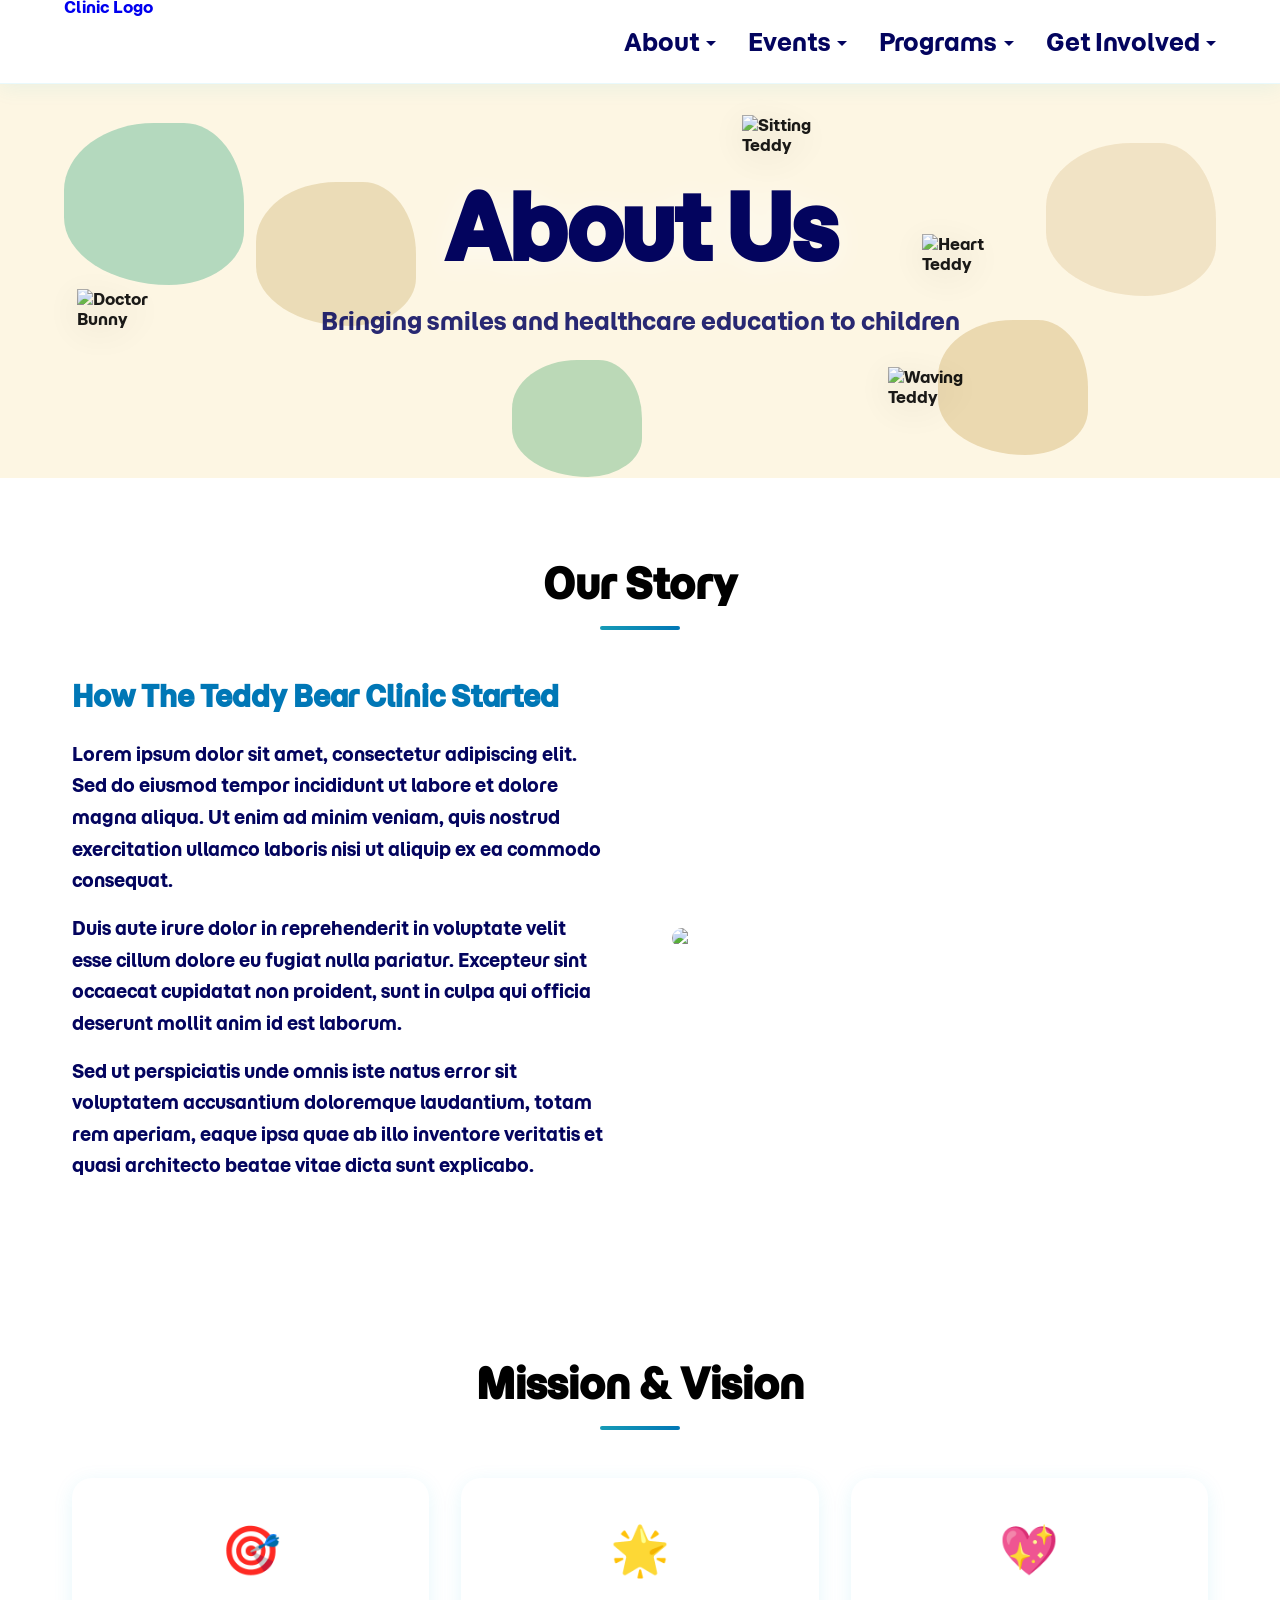
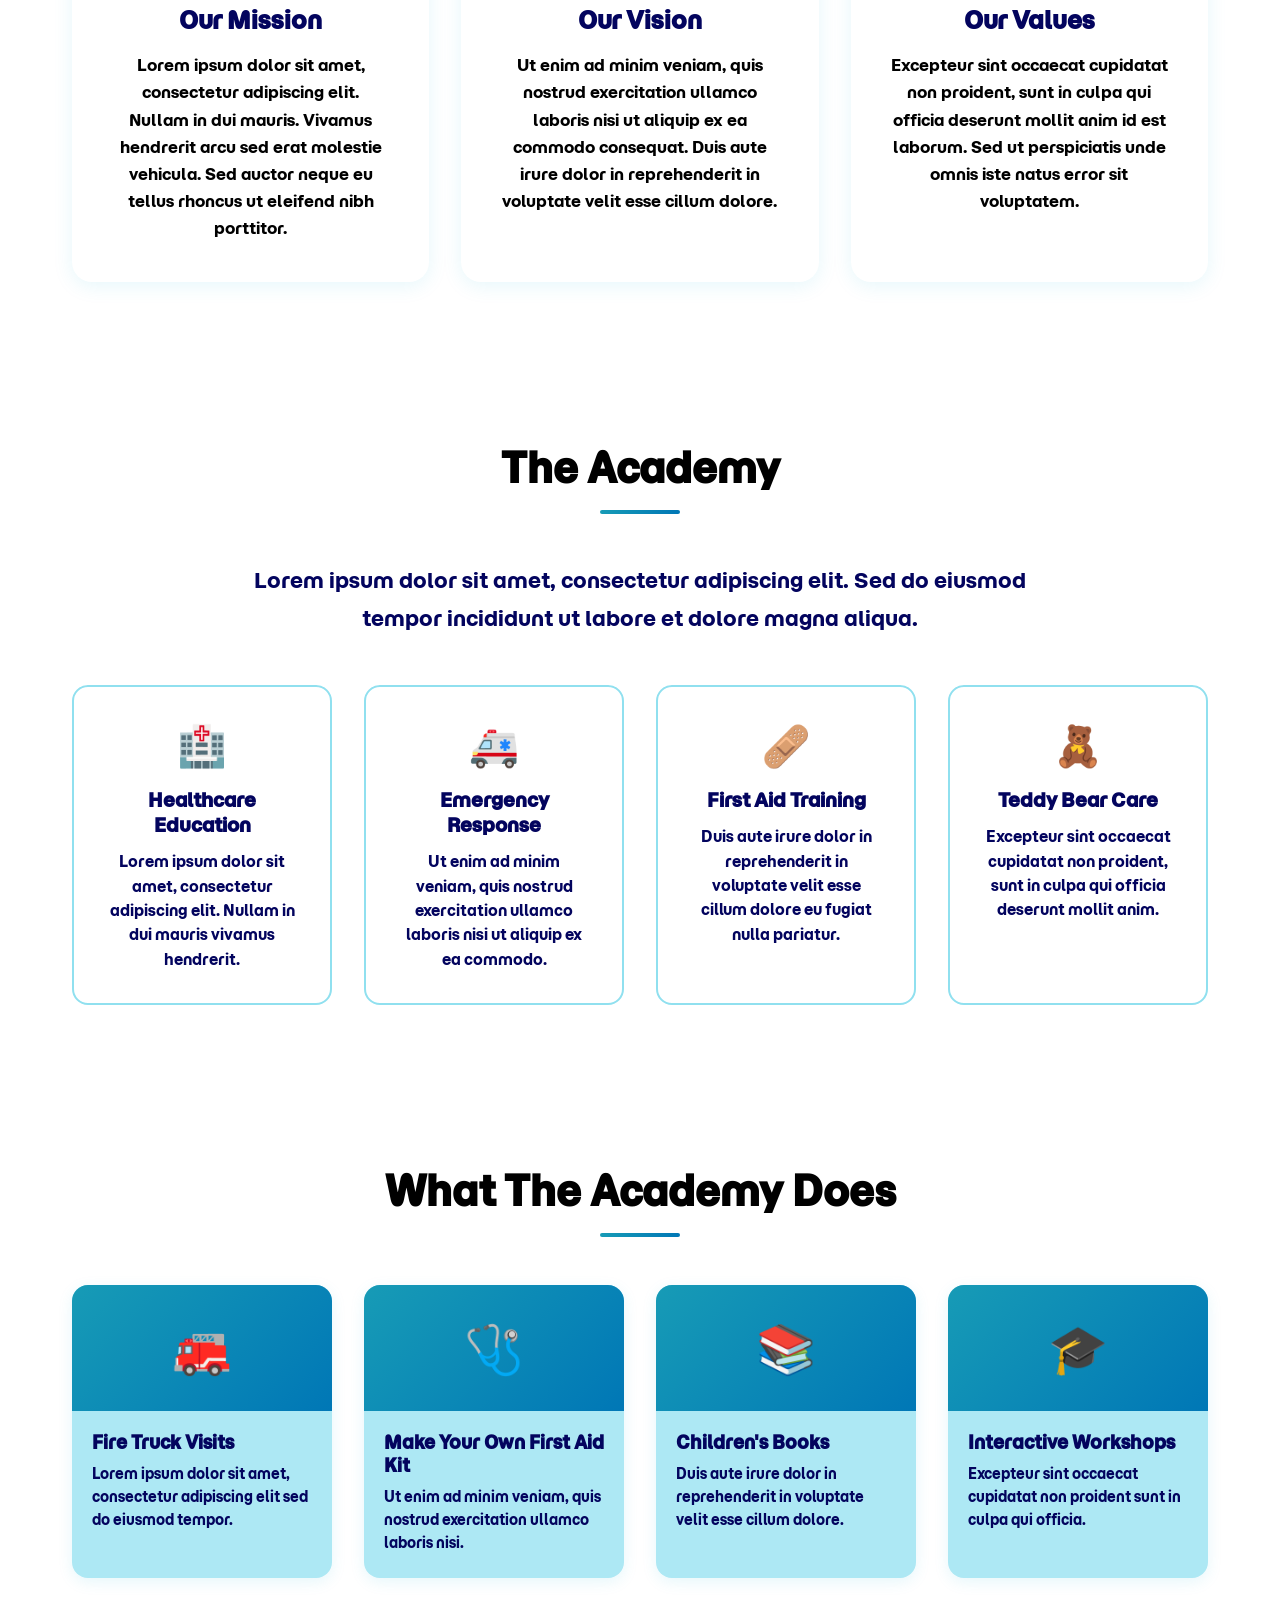
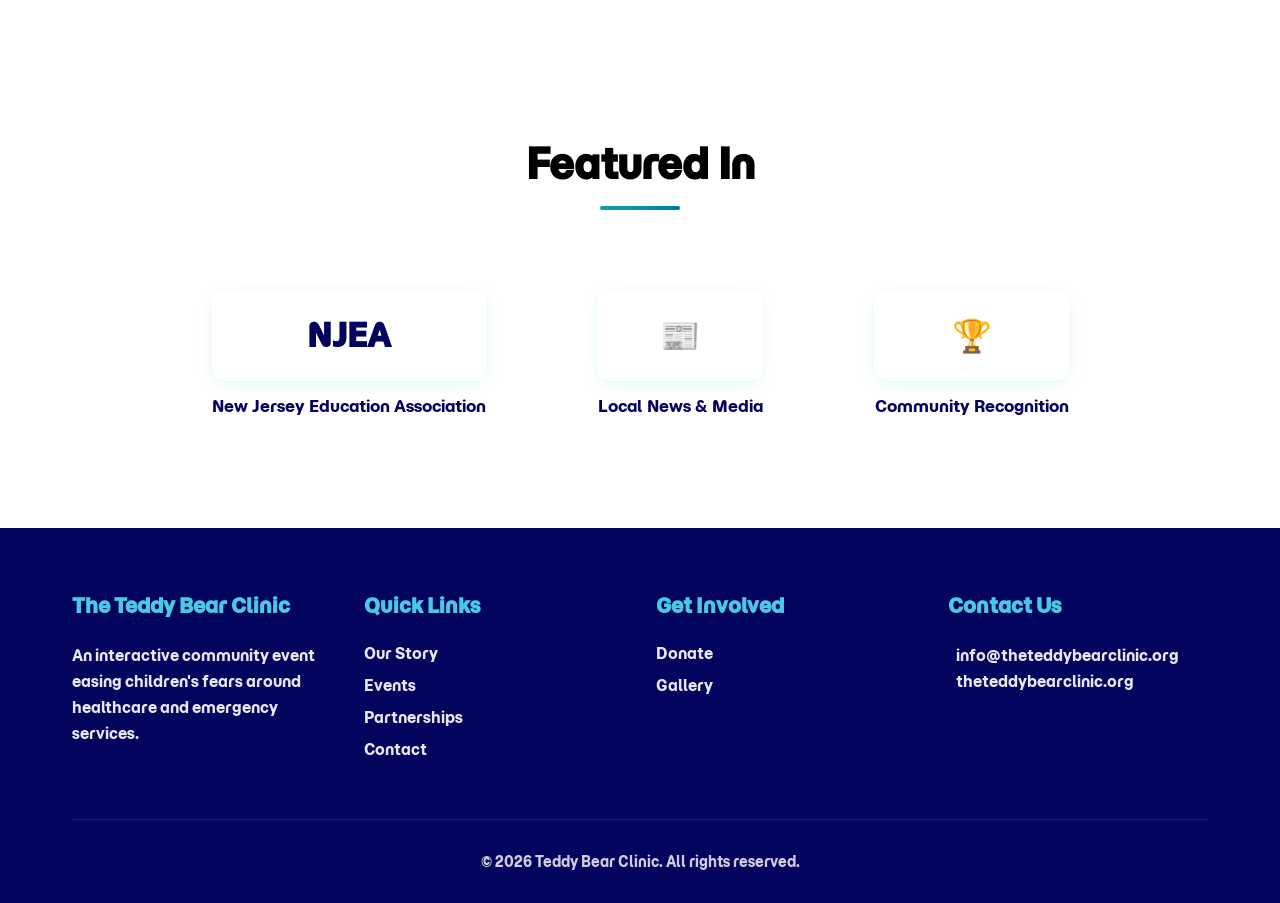
==== templates/about.html @ 262f2ca6 "Apply founders' content decisions: partners, photos, registration Content: - partnerships.html: merg" ====
<!DOCTYPE html>

<html lang="en">

<head>
    <meta charset="UTF-8">
    <meta name="viewport" content="width=device-width, initial-scale=1.0">
    <meta name="theme-color" content="#ffffff">
    <title>About Us - The Teddy Bear Clinic</title>
    <meta name="description" content="The Teddy Bear Clinic is a community event that helps children feel more comfortable with healthcare and emergency services.">
    <meta name="robots" content="index,follow">
    <link rel="canonical" href="https://theteddybearclinic.org/about.html">
    <meta property="og:type" content="website">
    <meta property="og:site_name" content="The Teddy Bear Clinic">
    <meta property="og:title" content="The Teddy Bear Clinic">
    <meta property="og:description" content="The Teddy Bear Clinic is a community event that helps children feel more comfortable with healthcare and emergency services.">
    <meta property="og:url" content="https://theteddybearclinic.org/about.html">
    <meta property="og:image" content="https://theteddybearclinic.org/static/assets/preview.jpg">
    <meta name="twitter:card" content="summary_large_image">
    <meta name="twitter:title" content="The Teddy Bear Clinic">
    <meta name="twitter:description" content="The Teddy Bear Clinic is a community event that helps children feel more comfortable with healthcare and emergency services.">
    <meta name="twitter:image" content="https://theteddybearclinic.org/static/assets/preview.jpg">
    <link rel="preconnect" href="https://fonts.googleapis.com">
    <link rel="preconnect" href="https://fonts.gstatic.com" crossorigin>
    <link href="https://fonts.googleapis.com/css2?family=Momo+Trust+Display&display=swap" rel="stylesheet">
    <link rel="stylesheet" href="../static/css/style.css">
    <link rel="stylesheet" href="../static/css/about.css">
    <link rel="icon" href="../static/assets/favicon.ico" />
</head>

<body class="page-about">
    <!-- Navigation Menu -->
    <nav>
        <a href="index.html" class="logo">
            <img src="../static/assets/logo.svg" alt="The Teddy Bear Clinic Logo">
        </a>

        <!-- Hamburger Menu Button -->
        <button class="nav-toggle" aria-label="Toggle navigation" aria-expanded="false">
            <span class="hamburger"></span>
        </button>

        <ul class="nav-links">
            <li class="dropdown">
                <a href="#">About</a>
                <div class="dropdown-menu">
                    <a href="our-story.html">Our Story</a>
                    <a href="mission-vision.html">Mission & Vision</a>
                    <a href="our-team.html">Our Team</a>
                    <a href="contact.html">Contact Us</a>
                </div>
            </li>
            <li class="dropdown">
                <a href="events.html">Events</a>
                <div class="dropdown-menu">
                    <a href="events.html">Upcoming Events</a>
                    <a href="past-events.html">Past Events</a>
                </div>
            </li>
            <li class="dropdown">
                <a href="#">Programs</a>
                <div class="dropdown-menu">
                    <a href="expansion.html">Expansion</a>
                    <a href="outreach.html">Community Outreach</a>
                    <a href="curriculum.html">Curriculum</a>
                </div>
            </li>
            <li class="dropdown">
                <a href="#">Get Involved</a>
                <div class="dropdown-menu">
                    <a href="partnerships.html">Partner With Us</a>
                    <a href="donate.html">Donate</a>
                    <a href="gallery.html">Gallery</a>
                </div>
            </li>
        </ul>
    </nav>

    <!-- Hero Section -->
    <section class="hero hero-small hero-palette-about">
        <!-- Animated blob shapes -->
        <div class="hero-blobs">
            <div class="blob blob-1"></div>
            <div class="blob blob-3"></div>
            <div class="hero-teddy hero-teddy-4"><img
                    src="../static/assets/Teddy%20Bear%20Clinic%202025/AssortedTeddies/WavingTeddy.png"
                    alt="Waving Teddy"></div>
            <div class="blob blob-4"></div>
            <div class="hero-teddy hero-teddy-2"><img
                    src="../static/assets/Teddy%20Bear%20Clinic%202025/AssortedTeddies/HeartSittingTeddy.png"
                    alt="Heart Teddy"></div>
            <div class="blob blob-6"></div>
            <div class="blob blob-8"></div>
            <div class="hero-teddy hero-teddy-1"><img
                    src="../static/assets/Teddy%20Bear%20Clinic%202025/AssortedTeddies/SittingTeddy.png"
                    alt="Sitting Teddy"></div>
            <div class="hero-teddy hero-teddy-3"><img
                    src="../static/assets/Teddy%20Bear%20Clinic%202025/AssortedTeddies/DoctorBunny.png"
                    alt="Doctor Bunny"></div>
        </div>
        <div class="hero-content">
            <h1>About Us</h1>
            <p class="hero-subtitle">Bringing smiles and healthcare education to children</p>
        </div>
    </section>

    <!-- Our Story Section -->
    <section id="our-story" class="content-section">
        <div class="container">
            <h2 class="section-title">Our Story</h2>
            <div class="story-content">
                <div class="story-text">
                    <h3>How The Teddy Bear Clinic Started</h3>
                    <p>Lorem ipsum dolor sit amet, consectetur adipiscing elit. Sed do eiusmod tempor incididunt ut
                        labore et dolore magna aliqua. Ut enim ad minim veniam, quis nostrud exercitation ullamco
                        laboris nisi ut aliquip ex ea commodo consequat.</p>
                    <p>Duis aute irure dolor in reprehenderit in voluptate velit esse cillum dolore eu fugiat nulla
                        pariatur. Excepteur sint occaecat cupidatat non proident, sunt in culpa qui officia deserunt
                        mollit anim id est laborum.</p>
                    <p>Sed ut perspiciatis unde omnis iste natus error sit voluptatem accusantium doloremque laudantium,
                        totam rem aperiam, eaque ipsa quae ab illo inventore veritatis et quasi architecto beatae vitae
                        dicta sunt explicabo.</p>
                </div>
                <div class="story-image">
                    <div class="image-placeholder">
                        <img src="../static/assets/Teddy Bear Clinic 2025/group pic 2.jpg" alt="Our Beginning">
                    </div>
                </div>
            </div>
        </div>
    </section>

    <!-- Mission & Vision Section -->
    <section id="mission" class="content-section alt-bg">
        <div class="container">
            <h2 class="section-title">Mission & Vision</h2>
            <div class="mission-cards">
                <div class="mission-card">
                    <div class="card-icon">🎯</div>
                    <h3>Our Mission</h3>
                    <p>Lorem ipsum dolor sit amet, consectetur adipiscing elit. Nullam in dui mauris. Vivamus hendrerit
                        arcu sed erat molestie vehicula. Sed auctor neque eu tellus rhoncus ut eleifend nibh porttitor.
                    </p>
                </div>
                <div class="mission-card">
                    <div class="card-icon">🌟</div>
                    <h3>Our Vision</h3>
                    <p>Ut enim ad minim veniam, quis nostrud exercitation ullamco laboris nisi ut aliquip ex ea commodo
                        consequat. Duis aute irure dolor in reprehenderit in voluptate velit esse cillum dolore.</p>
                </div>
                <div class="mission-card">
                    <div class="card-icon">💖</div>
                    <h3>Our Values</h3>
                    <p>Excepteur sint occaecat cupidatat non proident, sunt in culpa qui officia deserunt mollit anim id
                        est laborum. Sed ut perspiciatis unde omnis iste natus error sit voluptatem.</p>
                </div>
            </div>
        </div>
    </section>

    <!-- The Academy Section -->
    <section id="academy" class="content-section">
        <div class="container">
            <h2 class="section-title">The Academy</h2>
            <div class="academy-content">
                <div class="academy-intro">
                    <p class="lead-text">Lorem ipsum dolor sit amet, consectetur adipiscing elit. Sed do eiusmod tempor
                        incididunt ut labore et dolore magna aliqua.</p>
                </div>
                <div class="academy-features">
                    <div class="feature-item">
                        <div class="feature-icon">🏥</div>
                        <h4>Healthcare Education</h4>
                        <p>Lorem ipsum dolor sit amet, consectetur adipiscing elit. Nullam in dui mauris vivamus
                            hendrerit.</p>
                    </div>
                    <div class="feature-item">
                        <div class="feature-icon">🚑</div>
                        <h4>Emergency Response</h4>
                        <p>Ut enim ad minim veniam, quis nostrud exercitation ullamco laboris nisi ut aliquip ex ea
                            commodo.</p>
                    </div>
                    <div class="feature-item">
                        <div class="feature-icon">🩹</div>
                        <h4>First Aid Training</h4>
                        <p>Duis aute irure dolor in reprehenderit in voluptate velit esse cillum dolore eu fugiat nulla
                            pariatur.</p>
                    </div>
                    <div class="feature-item">
                        <div class="feature-icon">🧸</div>
                        <h4>Teddy Bear Care</h4>
                        <p>Excepteur sint occaecat cupidatat non proident, sunt in culpa qui officia deserunt mollit
                            anim.</p>
                    </div>
                </div>
            </div>
        </div>
    </section>

    <!-- What We Do Section -->
    <section id="what-we-do" class="content-section alt-bg">
        <div class="container">
            <h2 class="section-title">What The Academy Does</h2>
            <div class="activities-grid">
                <div class="activity-card">
                    <div class="activity-image">
                        <span>🚒</span>
                    </div>
                    <h4>Fire Truck Visits</h4>
                    <p>Lorem ipsum dolor sit amet, consectetur adipiscing elit sed do eiusmod tempor.</p>
                </div>
                <div class="activity-card">
                    <div class="activity-image">
                        <span>🩺</span>
                    </div>
                    <h4>Make Your Own First Aid Kit</h4>
                    <p>Ut enim ad minim veniam, quis nostrud exercitation ullamco laboris nisi.</p>
                </div>
                <div class="activity-card">
                    <div class="activity-image">
                        <span>📚</span>
                    </div>
                    <h4>Children's Books</h4>
                    <p>Duis aute irure dolor in reprehenderit in voluptate velit esse cillum dolore.</p>
                </div>
                <div class="activity-card">
                    <div class="activity-image">
                        <span>🎓</span>
                    </div>
                    <h4>Interactive Workshops</h4>
                    <p>Excepteur sint occaecat cupidatat non proident sunt in culpa qui officia.</p>
                </div>
            </div>
        </div>
    </section>

    <!-- Publications Section -->
    <section id="publications" class="content-section">
        <div class="container">
            <h2 class="section-title">Featured In</h2>
            <div class="publications-list">
                <div class="publication-item">
                    <div class="pub-logo">NJEA</div>
                    <p>New Jersey Education Association</p>
                </div>
                <div class="publication-item">
                    <div class="pub-logo">📰</div>
                    <p>Local News & Media</p>
                </div>
                <div class="publication-item">
                    <div class="pub-logo">🏆</div>
                    <p>Community Recognition</p>
                </div>
            </div>
        </div>
    </section>

    <!-- Footer -->
    <footer class="site-footer">
        <div class="container">
            <div class="footer-content">
                <div class="footer-section">
                    <h4>The Teddy Bear Clinic</h4>
                    <p>An interactive community event easing children's fears around healthcare and emergency services.
                    </p>
                </div>
                <div class="footer-section">
                    <h4>Quick Links</h4>
                    <ul>
                        <li><a href="our-story.html">Our Story</a></li>
                        <li><a href="events.html">Events</a></li>
                        <li><a href="partnerships.html">Partnerships</a></li>
                        <li><a href="contact.html">Contact</a></li>
                    </ul>
                </div>
                <div class="footer-section">
                    <h4>Get Involved</h4>
                    <ul>
                        <li><a href="donate.html">Donate</a></li>
                        <li><a href="gallery.html">Gallery</a></li>
                    </ul>
                </div>
                <div class="footer-section">
                    <h4>Contact Us</h4>
                    <p><i class="fa-solid fa-envelope"></i> info@theteddybearclinic.org</p>
                    <p><i class="fa-solid fa-globe"></i> theteddybearclinic.org</p>
                </div>
            </div>
            <div class="footer-bottom">
                <p>&copy; 2026 Teddy Bear Clinic. All rights reserved.</p>
            </div>
        </div>
    </footer>

    <script src="../static/js/main.js"></script>
</body>

</html>
---- static/css/style.css ----
/* Main stylesheet */

:root {
  --bg: #ade8f4;
  --surface: #ffffff;
  --primary: #03045e;
  --secondary: #0077b6;
  --accent: rgb(23, 155, 182);
  --accent-hover: #48cae4;
  --text: #03045e;
  --text-light: #ffffff;
  --border: #90e0ef;
}

/* NOTE: Page-specific theme variables have been moved to individual page CSS files */

* {
  margin: 0;
  padding: 0;
  box-sizing: border-box;
}

html,
body {
  overflow-x: hidden;
}

html {
  background-color: #ffffff;
}

body {
  font-family: "Momo Trust Display", sans-serif;
}

/* Font Awesome Icon Styling */
.contact-icon i,
.card-icon i,
.mission-icon i,
.social-icon i {
  color: var(--theme-text);
}

.feature-icon i {
  color: var(--theme-text);
}

.image-placeholder i,
.image-placeholder.large i {
  font-size: 3rem;
}

.event-time i,
.event-location i {
  margin-right: 0.5rem;
  color: #5c7a5c;
}

.footer-section p i {
  margin-right: 0.5rem;
  color: var(--accent-hover);
}

nav {
  width: 100%;
  padding: 1.5rem 5%;
  min-height: 84px;
  background: var(--theme-surface);
  border-bottom: 1px solid #90e0ef33;
  backdrop-filter: blur(15px);
  box-shadow: 0 4px 20px rgba(0, 180, 216, 0.08);
  margin-bottom: 0;
  position: relative;
  z-index: 100;

  display: flex;
  align-items: center;
  justify-content: space-between;
}

.logo {
  position: relative;
  width: 160px;
  flex: 0 0 160px;
  display: block;
}

.logo img {
  position: absolute;
  left: 0;
  top: 50%;
  transform: translateY(-50%);
  height: 130px;
  width: auto;
  display: block;
}

.nav-links {
  list-style: none;
  display: flex;
  gap: 2rem;
}

.nav-links li {
  position: relative;
}

.nav-links li>a {
  position: relative;
  font-size: 1.5rem;
  font-weight: 500;
  color: var(--text);
  text-decoration: none;
  transition: 0.3s;
  display: block;
}

.nav-links li>a:hover {
  color: var(--accent);
}

.dropdown-menu {
  position: absolute;
  top: 100%;
  left: 50%;
  transform: translateX(-50%);
  margin-top: 1rem;
  background: var(--surface);
  border: 1px solid var(--border);
  border-radius: 12px;
  min-width: 200px;
  padding: 0.5rem 0;
  box-shadow:
    0 8px 32px rgba(0, 180, 216, 0.15),
    0 4px 16px rgba(3, 4, 94, 0.1);
  opacity: 0;
  visibility: hidden;
  transform: translateX(-50%) translateY(-10px);
  transition: all 0.3s cubic-bezier(0.4, 0, 0.2, 1);
  z-index: 1000;
}

.dropdown:hover .dropdown-menu {
  opacity: 1;
  visibility: visible;
  transform: translateX(-50%) translateY(0);
}

.dropdown-menu a {
  display: block;
  padding: 0.75rem 1.5rem;
  font-size: 1.2rem;
  font-weight: 500;
  color: var(--text);
  text-decoration: none;
  transition: all 0.2s;
  white-space: nowrap;
}

.dropdown-menu a:hover {
  background: linear-gradient(90deg, rgba(173, 232, 244, 0.3) 0%, rgba(72, 202, 228, 0.2) 100%);
  color: var(--accent);
  padding-left: 2rem;
  padding-right: 1rem;
}

.dropdown>a::after {
  content: "";
  display: inline-block;
  width: 0;
  height: 0;
  margin-left: 0.4rem;
  border-left: 5px solid transparent;
  border-right: 5px solid transparent;
  border-top: 5px solid currentColor;
  vertical-align: middle;
  transition: transform 0.3s;
}

.dropdown:hover>a::after {
  transform: rotate(180deg);
}

.btns {
  display: flex;
}

.btn {
  padding: 0.75rem 1.75rem;
  min-width: 140px;
  border-radius: 14px;
  font-weight: 700;
  font-size: 1.5rem;
  background: var(--primary);
  color: var(--text-light);
  border: none;
  cursor: pointer;
  transition:
    transform 0.28s cubic-bezier(0.4, 0, 0.2, 1),
    box-shadow 0.28s;
  text-decoration: none;
  display: inline-block;
  text-align: center;
}

.register-btn {
  background: var(--theme-primary);
  color: #ffffff;
}

.register-btn:hover {
  background: var(--theme-hover);
  transform: translateY(-2px) scale(1.03);
  box-shadow: 0 8px 20px color-mix(in srgb,
      var(--theme-hover) 40%,
      transparent);
}

.register-btn:active {
  transform: translateY(0) scale(0.98);
}

.btn:hover {
  background: var(--theme-hover);
  transform: translateY(-3px);
}

/* Hero Section - Animated Blob Style */
.hero {
  width: 100%;
  min-height: 70vh;
  display: flex;
  align-items: center;
  justify-content: center;
  background: #fdf6e3;
  padding: 6rem 5%;
  position: relative;
  overflow: hidden;
  z-index: 0;
}

/* Remove the ::before pseudo-element, we'll use real blob divs */
.hero::before {
  display: none;
}

/* Remove ::after, replaced by blobs */
.hero::after {
  display: none;
}

/* Animated blob shapes */
.hero-blobs {
  position: absolute;
  top: 0;
  left: 0;
  width: 100%;
  height: 100%;
  pointer-events: none;
  z-index: 0;
}

/* ===== BLOB ANIMATIONS (OPTIMIZED) ===== */

.blob {
  position: absolute;
  opacity: 0.85;
  will-change: transform;
  /* Default values - overridden per blob */
  --blob-color: #4a7c59;
  --blob-size: 150px;
  --blob-top: 50%;
  --blob-left: 50%;
  --float-duration: 25s;
  --float-delay: 0s;
  --morph-duration: 10s;
  --morph-delay: 0s;

  width: var(--blob-size);
  height: calc(var(--blob-size) * 0.9);
  background: var(--blob-color);
  top: var(--blob-top);
  left: var(--blob-left);
  border-radius: 60% 40% 50% 70% / 50% 60% 40% 50%;
  animation:
    blob-float var(--float-duration) ease-in-out var(--float-delay) infinite,
    blob-morph var(--morph-duration) ease-in-out var(--morph-delay) infinite;
}

/* Individual blob positioning and timing */
.blob-1 {
  --blob-color: #a8d4b8;
  --blob-size: 180px;
  --blob-top: 10%;
  --blob-left: 5%;
  --float-duration: 25s;
  --morph-duration: 12s;
}

.blob-2 {
  --blob-color: #b8c8d8;
  --blob-size: 140px;
  --blob-top: 5%;
  --blob-left: 60%;
  --float-duration: 22s;
  --float-delay: -5s;
  --morph-duration: 10s;
  --morph-delay: -3s;
}

.blob-3 {
  --blob-color: #e8d4a8;
  --blob-size: 150px;
  --blob-top: 60%;
  --blob-left: auto;
  right: 15%;
  --float-duration: 28s;
  --float-delay: -10s;
  --morph-duration: 11s;
  --morph-delay: -6s;
}

.blob-4 {
  --blob-color: #e8d8b0;
  --blob-size: 160px;
  --blob-top: 25%;
  --blob-left: 20%;
  --float-duration: 30s;
  --float-delay: -15s;
  --morph-duration: 13s;
  --morph-delay: -2s;
}

.blob-5 {
  --blob-color: #c8e0dc;
  --blob-size: 130px;
  --blob-top: 40%;
  --blob-left: 70%;
  --float-duration: 24s;
  --float-delay: -8s;
  --morph-duration: 9s;
  --morph-delay: -5s;
}

.blob-6 {
  --blob-color: #b0d4b0;
  --blob-size: 130px;
  --blob-top: 70%;
  --blob-left: 40%;
  --float-duration: 26s;
  --float-delay: -12s;
  --morph-duration: 11s;
  --morph-delay: -7s;
}

.blob-7 {
  --blob-color: #a0d0a8;
  --blob-size: 140px;
  --blob-top: 55%;
  --blob-left: 8%;
  --float-duration: 27s;
  --float-delay: -18s;
  --morph-duration: 10s;
  --morph-delay: -4s;
}

.blob-8 {
  --blob-color: #f0e0c0;
  --blob-size: 170px;
  --blob-top: 15%;
  --blob-left: auto;
  right: 5%;
  --float-duration: 23s;
  --float-delay: -3s;
  --morph-duration: 12s;
  --morph-delay: -8s;
}

.blob-9 {
  --blob-color: #b8d8d8;
  --blob-size: 150px;
  --blob-top: 75%;
  --blob-left: auto;
  right: 25%;
  --float-duration: 29s;
  --float-delay: -20s;
  --morph-duration: 14s;
  --morph-delay: -1s;
}

/* Single float animation - negative delays create variety */
@keyframes blob-float {

  0%,
  100% {
    transform: translate(0, 0) rotate(0deg);
  }

  10% {
    transform: translate(80px, 50px) rotate(8deg);
  }

  25% {
    transform: translate(150px, 120px) rotate(-12deg);
  }

  40% {
    transform: translate(50px, 180px) rotate(15deg);
  }

  55% {
    transform: translate(-80px, 100px) rotate(-8deg);
  }

  70% {
    transform: translate(-120px, 30px) rotate(10deg);
  }

  85% {
    transform: translate(-40px, -60px) rotate(-5deg);
  }
}

/* Single morph animation */
@keyframes blob-morph {

  0%,
  100% {
    border-radius: 60% 40% 50% 70% / 50% 60% 40% 50%;
  }

  25% {
    border-radius: 40% 60% 70% 50% / 60% 40% 50% 60%;
  }

  50% {
    border-radius: 50% 50% 40% 60% / 40% 60% 60% 40%;
  }

  75% {
    border-radius: 70% 30% 60% 40% / 50% 50% 40% 60%;
  }
}

/* ===== TEDDY BEAR IMAGES IN HERO ===== */
.hero-teddy {
  position: absolute;
  opacity: 0.9;
  will-change: transform;
  pointer-events: none;
  z-index: 1;
  /* Default values - overridden per teddy */
  --teddy-size: 120px;
  --teddy-top: 50%;
  --teddy-left: 50%;
  --float-duration: 25s;
  --float-delay: 0s;

  width: var(--teddy-size);
  height: var(--teddy-size);
  top: var(--teddy-top);
  left: var(--teddy-left);
  animation: teddy-float var(--float-duration) ease-in-out var(--float-delay) infinite;
  filter: drop-shadow(0 8px 20px rgba(0, 0, 0, 0.15));
  display: flex;
  align-items: center;
  justify-content: center;
}

.hero-teddy img {
  display: block;
  width: 100%;
  height: 100%;
  object-fit: contain;
}

/* Individual teddy positioning - replacing blob-2, blob-5, blob-7, blob-9 positions */
.hero-teddy-1 {
  --teddy-size: 100px;
  --teddy-top: 8%;
  --teddy-left: 58%;
  --float-duration: 22s;
  --float-delay: -5s;
}

.hero-teddy-2 {
  --teddy-size: 90px;
  --teddy-top: 38%;
  --teddy-left: 72%;
  --float-duration: 24s;
  --float-delay: -8s;
}

.hero-teddy-3 {
  --teddy-size: 95px;
  --teddy-top: 52%;
  --teddy-left: 6%;
  --float-duration: 27s;
  --float-delay: -18s;
}

.hero-teddy-4 {
  --teddy-size: 110px;
  --teddy-top: 72%;
  --teddy-left: auto;
  right: 22%;
  --float-duration: 29s;
  --float-delay: -20s;
}

/* Teddy float animation - gentler than blobs */
@keyframes teddy-float {

  0%,
  100% {
    transform: translate(0, 0) rotate(0deg);
  }

  15% {
    transform: translate(30px, 20px) rotate(5deg);
  }

  30% {
    transform: translate(60px, 50px) rotate(-3deg);
  }

  45% {
    transform: translate(25px, 80px) rotate(8deg);
  }

  60% {
    transform: translate(-30px, 40px) rotate(-5deg);
  }

  75% {
    transform: translate(-50px, 10px) rotate(6deg);
  }

  90% {
    transform: translate(-20px, -25px) rotate(-2deg);
  }
}

.hero-content {
  position: relative;
  z-index: 1;
  text-align: center;
  max-width: 900px;
}

.hero-tagline {
  font-size: 1.25rem;
  font-weight: 600;
  color: var(--secondary);
  letter-spacing: 0.15em;
  text-transform: uppercase;
  margin-bottom: 1.5rem;
  opacity: 0.95;
}

.hero h1 {
  font-size: clamp(3rem, 8vw, 5.5rem);
  font-weight: 700;
  color: var(--primary);
  text-shadow: 0 4px 30px rgba(255, 255, 255, 0.5);
  letter-spacing: -0.02em;
  line-height: 1.1;
  margin-bottom: 1.5rem;
}

.hero-subtitle {
  font-size: clamp(1.1rem, 2.5vw, 1.5rem);
  color: var(--text);
  line-height: 1.7;
  max-width: 700px;
  margin: 0 auto 2.5rem;
  opacity: 0.85;
}

.hero-stats {
  display: flex;
  justify-content: center;
  gap: 3rem;
  margin-top: 3rem;
  flex-wrap: wrap;
}

.hero-stat {
  text-align: center;
}

.hero-stat-number {
  font-size: 3rem;
  font-weight: 700;
  color: var(--primary);
  line-height: 1;
  text-shadow: 0 2px 20px rgba(255, 255, 255, 0.4);
}

.hero-stat-label {
  font-size: 1rem;
  color: var(--secondary);
  margin-top: 0.5rem;
  font-weight: 500;
}

.hero-cta {
  display: flex;
  gap: 1rem;
  justify-content: center;
  flex-wrap: wrap;
  margin-top: 2.5rem;
}

.hero .btn {
  background: var(--primary);
  color: var(--text-light);
  box-shadow: 0 8px 30px rgba(3, 4, 94, 0.25);
}

.hero .btn:hover {
  background: var(--secondary);
  color: var(--text-light);
  transform: translateY(-4px);
  box-shadow: 0 12px 40px rgba(3, 4, 94, 0.3);
}

.hero .btn-outline {
  background: transparent;
  color: var(--primary);
  border: 2px solid var(--primary);
  box-shadow: none;
}

.hero .btn-outline:hover {
  background: rgba(3, 4, 94, 0.1);
  border-color: var(--secondary);
  color: var(--secondary);
}

/* Event Date Section */
.event-date {
  width: 100%;
  padding: 4rem 5%;
  background: var(--surface);
}

.event-date-content {
  max-width: 900px;
  margin: 0 auto;
}

.event-date h2 {
  font-size: 2.5rem;
  color: var(--primary);
  text-align: center;
  margin-bottom: 2rem;
}

.event-card {
  display: flex;
  gap: 2rem;
  background: var(--theme-surface);
  border-radius: 20px;
  padding: 2rem;
  box-shadow: 0 8px 32px rgba(0, 180, 216, 0.12);
  border: 2px solid var(--theme-primary);
}

.event-calendar {
  display: flex;
  flex-direction: column;
  align-items: center;
  justify-content: center;
  background: var(--primary);
  color: var(--text-light);
  border-radius: 16px;
  padding: 1.5rem 2rem;
  min-width: 120px;
  box-shadow: 0 4px 16px rgba(3, 4, 94, 0.2);
}

.event-month {
  font-size: 1rem;
  font-weight: 600;
  text-transform: uppercase;
  letter-spacing: 0.1em;
}

.event-day {
  font-size: 3rem;
  font-weight: 700;
  line-height: 1;
  margin: 0.25rem 0;
}

.event-year {
  font-size: 1rem;
  font-weight: 500;
  opacity: 0.8;
}

.event-details {
  flex: 1;
}

.event-details h3 {
  font-size: 1.75rem;
  color: var(--primary);
  margin-bottom: 1rem;
}

.event-time,
.event-location {
  font-size: 1.1rem;
  color: var(--secondary);
  margin-bottom: 0.5rem;
}

.event-description {
  font-size: 1.1rem;
  color: var(--text);
  line-height: 1.6;
  margin: 1rem 0 1.5rem;
}

.event-details .btn {
  margin-top: 0.5rem;
}

/* ===== HAMBURGER MENU & MOBILE NAV ===== */

/* Hamburger button - hidden on desktop */
.nav-toggle {
  display: none;
  background: none;
  border: none;
  cursor: pointer;
  padding: 0.5rem;
  z-index: 10000;
}

.hamburger {
  display: block;
  width: 28px;
  height: 3px;
  background: var(--primary);
  border-radius: 3px;
  position: relative;
  transition: background 0.3s;
}

.hamburger::before,
.hamburger::after {
  content: "";
  position: absolute;
  left: 0;
  width: 28px;
  height: 3px;
  background: var(--primary);
  border-radius: 3px;
  transition:
    transform 0.3s,
    top 0.3s;
}

.hamburger::before {
  top: -8px;
}

.hamburger::after {
  top: 8px;
}

/* Hamburger animation when open */
.nav-toggle.active .hamburger {
  background: transparent;
}

.nav-toggle.active .hamburger::before {
  top: 0;
  transform: rotate(45deg);
}

.nav-toggle.active .hamburger::after {
  top: 0;
  transform: rotate(-45deg);
}

/* ===== TABLET BREAKPOINT (1024px) ===== */
@media (max-width: 1024px) {
  nav {
    padding: 1rem 4%;
  }

  .nav-links {
    gap: 1.25rem;
  }

  .nav-links li>a {
    font-size: 1.2rem;
  }

  .dropdown>a::after {
    margin-left: 0.5rem;
  }

  .btn {
    padding: 0.6rem 1.25rem;
    font-size: 1.2rem;
    min-width: 120px;
  }

  .hero {
    padding: 5rem 4%;
  }

  .hero-stats {
    gap: 2rem;
  }

  .hero-stat-number {
    font-size: 2.5rem;
  }
}

/* ===== MOBILE BREAKPOINT (816px) ===== */
@media (max-width: 816px) {

  /* Show hamburger */
  .nav-toggle {
    display: block;
    order: 3;
  }

  /* Mobile nav slide-in panel */
  .nav-links {
    position: fixed;
    top: 0;
    right: -320px;
    width: 80%;
    max-width: 320px;
    height: 100vh;
    height: 100dvh;
    background: var(--surface);
    display: flex;
    flex-direction: column;
    padding: 5rem 1.5rem 2rem;
    gap: 0;
    box-shadow: -4px 0 30px rgba(3, 4, 94, 0.15);
    transition: right 0.35s ease;
    overflow-y: auto;
    z-index: 9999;
  }

  .nav-links.active {
    right: 0;
  }

  .nav-links li {
    width: 100%;
    border-bottom: 1px solid var(--border);
    list-style: none;
  }

  .nav-links li>a {
    display: flex;
    align-items: center;
    justify-content: space-between;
    padding: 1rem 0;
    font-size: 1.3rem;
    cursor: pointer;
  }

  /* Mobile dropdown styling */
  .dropdown>a::after {
    margin-left: auto;
    flex-shrink: 0;
    transition: transform 0.3s;
  }

  /* Disable hover dropdown on mobile - use JS click instead */
  .dropdown:hover .dropdown-menu {
    max-height: 0;
    padding: 0;
  }

  .dropdown-menu {
    position: static !important;
    transform: none !important;
    opacity: 1 !important;
    visibility: visible !important;
    max-height: 0;
    overflow: hidden;
    margin-top: 0;
    padding: 0;
    border: none;
    box-shadow: none;
    background: rgba(173, 232, 244, 0.4);
    border-radius: 8px;
    transition:
      max-height 0.3s ease,
      padding 0.3s ease;
  }

  .dropdown.open .dropdown-menu {
    max-height: 400px;
    padding: 0.5rem 0;
    margin-top: 0.5rem;
  }

  .dropdown.open>a::after {
    transform: rotate(180deg);
  }

  .dropdown-menu a {
    padding: 0.75rem 1.5rem;
    font-size: 1.1rem;
  }

  .dropdown-menu a:hover {
    padding-left: 2rem;
  }

  /* Hide CTA button in nav on mobile, or move it */
  .btns {
    display: none;
  }

  /* Logo adjustments */
  .logo {
    width: 120px;
    flex: 0 0 120px;
  }

  .logo img {
    height: 90px;
  }

  /* Hero adjustments */
  .hero {
    min-height: auto;
    padding: 4rem 5%;
  }

  .hero-tagline {
    font-size: 0.9rem;
    letter-spacing: 0.1em;
  }

  .hero h1 {
    font-size: 2.5rem;
  }

  .hero-subtitle {
    font-size: 1rem;
    margin-bottom: 2rem;
  }

  .hero-stats {
    gap: 1.5rem;
    margin-top: 2rem;
  }

  .hero-stat-number {
    font-size: 1.8rem;
  }

  /* Blobs - smaller and more spread out on tablet */
  .blob {
    --blob-size: 100px;
    opacity: 0.7;
  }

  .blob-1 {
    --blob-size: 120px;
    --blob-top: 5%;
    --blob-left: 0%;
  }

  .blob-2 {
    --blob-size: 90px;
    --blob-top: 0%;
    --blob-left: 70%;
  }

  .blob-3 {
    --blob-size: 100px;
    --blob-top: 65%;
    right: 5%;
  }

  .blob-4 {
    --blob-size: 110px;
    --blob-top: 30%;
    --blob-left: 5%;
  }

  .blob-5 {
    --blob-size: 85px;
    --blob-top: 45%;
    --blob-left: 80%;
  }

  .blob-6 {
    --blob-size: 90px;
    --blob-top: 80%;
    --blob-left: 35%;
  }

  .blob-7 {
    --blob-size: 95px;
    --blob-top: 60%;
    --blob-left: -5%;
  }

  .blob-8 {
    --blob-size: 105px;
    --blob-top: 10%;
    right: -5%;
  }

  .blob-9 {
    --blob-size: 100px;
    --blob-top: 85%;
    right: 15%;
  }

  .hero-stat-label {
    font-size: 0.85rem;
  }

  .hero-cta {
    flex-direction: column;
    align-items: center;
    gap: 0.75rem;
  }

  .hero .btn {
    width: 100%;
    max-width: 280px;
  }

  /* Event section */
  .event-date {
    padding: 3rem 5%;
  }

  .event-date h2 {
    font-size: 1.75rem;
  }

  .event-card {
    flex-direction: column;
    text-align: center;
    padding: 1.5rem;
  }

  .event-calendar {
    margin-bottom: 1rem;
  }

  .event-details h3 {
    font-size: 1.4rem;
  }

  .event-description {
    font-size: 1rem;
  }
}

/* ===== SMALL MOBILE (480px) ===== */
@media (max-width: 480px) {
  nav {
    padding: 0.75rem 4%;
    min-height: 70px;
  }

  .logo {
    width: 100px;
    flex: 0 0 100px;
  }

  .logo img {
    height: 70px;
  }

  .hero {
    padding: 3rem 4%;
  }

  .hero-tagline {
    font-size: 0.8rem;
  }

  .hero h1 {
    font-size: 2rem;
  }

  .hero-subtitle {
    font-size: 0.95rem;
  }

  /* Blobs - smaller on mobile, hide some */
  .blob {
    --blob-size: 90px;
    opacity: 0.6;
  }

  .blob-1 {
    --blob-size: 100px;
    --blob-top: 2%;
    --blob-left: -5%;
  }

  .blob-2 {
    --blob-size: 80px;
    --blob-top: 0%;
    --blob-left: 75%;
  }

  .blob-3 {
    --blob-size: 90px;
    --blob-top: 70%;
    right: 0%;
  }

  .blob-4 {
    display: none;
  }

  .blob-5 {
    --blob-size: 75px;
    --blob-top: 50%;
    --blob-left: 85%;
  }

  .blob-6 {
    display: none;
  }

  .blob-7 {
    --blob-size: 85px;
    --blob-top: 65%;
    --blob-left: -10%;
  }

  .blob-8 {
    display: none;
  }

  .blob-9 {
    --blob-size: 75px;
    --blob-top: 90%;
    right: 25%;
  }

  .hero-stats {
    flex-direction: column;
    gap: 1.25rem;
  }

  .hero-stat-number {
    font-size: 2rem;
  }

  .btn {
    padding: 0.6rem 1.25rem;
    font-size: 1rem;
    min-width: auto;
  }

  .event-date {
    padding: 2rem 4%;
  }

  .event-card {
    padding: 1rem;
  }

  .event-calendar {
    padding: 1rem;
  }

  .event-day {
    font-size: 2.5rem;
  }
}

/* Mobile menu overlay background */
.nav-overlay {
  position: fixed;
  top: 0;
  left: 0;
  width: 100%;
  height: 100%;
  background: transparent;
  z-index: 9998;
  pointer-events: none;
  transition: background 0.3s;
}

.nav-overlay.active {
  background: rgba(0, 0, 0, 0.25);
  pointer-events: auto;
  z-index: 1;
}

/* Prevent body scroll when menu is open */
body.nav-open {
  overflow: hidden;
}

/* ===== PAGE CONTENT STYLES ===== */

/* Hero Variants */
.hero-small {
  min-height: 280px;
}

.hero-small .hero-subtitle {
  font-size: 1.5rem;
  margin-top: 1rem;
  opacity: 0.85;
}

/* Container */
.container {
  max-width: 1200px;
  margin: 0 auto;
  padding: 0 2rem;
}

/* Content Sections */
.content-section {
  padding: 5rem 0;
}

.content-section.alt-bg {
  background: var(--surface);
}

.section-title {
  font-size: 2.5rem;
  color: var(--dark);
  text-align: center;
  margin-bottom: 3rem;
  position: relative;
}

.section-title::after {
  content: "";
  display: block;
  width: 80px;
  height: 4px;
  background: linear-gradient(90deg, var(--accent), var(--secondary));
  margin: 1rem auto 0;
  border-radius: 2px;
}

/* Story Section */
.story-content {
  display: grid;
  grid-template-columns: 1fr 1fr;
  gap: 4rem;
  align-items: center;
}

.story-text h3 {
  font-size: 1.75rem;
  color: var(--secondary);
  margin-bottom: 1.5rem;
}

.story-text p {
  font-size: 1.1rem;
  line-height: 1.8;
  margin-bottom: 1rem;
  color: var(--text);
}

.story-image .image-placeholder {
  background: transparent;
  border-radius: 20px;
  padding: 0;
  text-align: center;
  color: var(--text-light);
  min-height: 300px;
  display: flex;
  flex-direction: column;
  align-items: center;
  justify-content: center;
  overflow: hidden;
}

.story-image .image-placeholder img {
  width: 100%;
  height: 100%;
  max-height: 400px;
  object-fit: cover;
  border-radius: 20px;
  image-rendering: -webkit-optimize-contrast;
}

.story-image .image-placeholder span {
  font-size: 4rem;
  margin-bottom: 1rem;
}

.story-image .image-placeholder p {
  font-size: 1.25rem;
  font-weight: 600;
}

/* Mission Cards */
.mission-cards {
  display: grid;
  grid-template-columns: repeat(3, 1fr);
  gap: 2rem;
}

.mission-card {
  background: var(--theme-surface);
  border-radius: 20px;
  padding: 2.5rem;
  text-align: center;
  box-shadow: 0 4px 20px rgba(0, 180, 216, 0.1);
  transition:
    transform 0.3s,
    box-shadow 0.3s;
}

.mission-card:hover {
  transform: translateY(-8px);
  box-shadow: 0 12px 40px rgba(0, 180, 216, 0.2);
}

.card-icon {
  font-size: 3rem;
  margin-bottom: 1.5rem;
}

.mission-card h3 {
  font-size: 1.5rem;
  color: var(--primary);
  margin-bottom: 1rem;
}

.mission-card p {
  font-size: 1rem;
  line-height: 1.7;
  color: var(--theme-text);
}

/* Academy Section */
.academy-intro {
  text-align: center;
  margin-bottom: 3rem;
}

.lead-text {
  font-size: 1.3rem;
  line-height: 1.8;
  color: var(--text);
  max-width: 800px;
  margin: 0 auto;
}

.academy-features {
  display: grid;
  grid-template-columns: repeat(4, 1fr);
  gap: 2rem;
}

.feature-item {
  border-radius: 16px;
  padding: 2rem;
  text-align: center;
  border: 2px solid var(--border);
  transition: all 0.3s;
}

.feature-item:hover {
  background: linear-gradient(135deg, rgba(173, 232, 244, 0.3) 0%, rgba(255, 255, 255, 1) 100%);
}

.feature-icon {
  font-size: 2.5rem;
  margin-bottom: 1rem;
}

.feature-item h4 {
  font-size: 1.2rem;
  color: var(--primary);
  margin-bottom: 0.75rem;
}

.feature-item p {
  font-size: 0.95rem;
  line-height: 1.6;
  color: var(--text);
}

/* Activities Grid */
.activities-grid {
  display: grid;
  grid-template-columns: repeat(4, 1fr);
  gap: 2rem;
}

.activity-card {
  background: var(--bg);
  border-radius: 16px;
  overflow: hidden;
  box-shadow: 0 4px 15px rgba(0, 180, 216, 0.1);
  transition: transform 0.3s;
}

.activity-card:hover {
  transform: translateY(-5px);
}

.activity-image {
  background: linear-gradient(135deg, var(--accent) 0%, var(--secondary) 100%);
  padding: 2rem;
  text-align: center;
}

.activity-image span {
  font-size: 3rem;
}

.activity-card h4 {
  font-size: 1.1rem;
  color: var(--primary);
  padding: 1.25rem 1.25rem 0.5rem;
}

.activity-card p {
  font-size: 0.9rem;
  line-height: 1.6;
  color: var(--text);
  padding: 0 1.25rem 1.5rem;
}

/* Donate Page Specific Styles */
.donate-intro {
  max-width: 800px;
  margin: 0 auto;
  text-align: center;
}

.donate-intro .lead-text {
  font-size: 1.3rem;
  line-height: 1.8;
  margin-bottom: 1.5rem;
  color: var(--theme-text, var(--text));
}

.donate-intro p {
  font-size: 1.1rem;
  line-height: 1.7;
  color: var(--theme-text, var(--text));
}

.donate-gallery {
  display: grid;
  grid-template-columns: repeat(3, 1fr);
  gap: 2rem;
}

.gallery-item {
  border-radius: 16px;
  overflow: hidden;
}

.gallery-item .image-placeholder.large {
  min-height: 250px;
  display: flex;
  flex-direction: column;
  align-items: center;
  justify-content: center;
  gap: 1rem;
  border-radius: 16px;
}

.gallery-item .image-placeholder.large span {
  font-size: 3rem;
}

.gallery-item .image-placeholder.large p {
  font-size: 1rem;
  color: var(--theme-text, var(--text));
}

.donate-cta {
  text-align: center;
  max-width: 700px;
  margin: 0 auto;
  padding: 3rem;
  background: var(--theme-surface, var(--surface));
  border-radius: 20px;
  box-shadow: 0 8px 30px rgba(0, 0, 0, 0.08);
}

.donate-cta h2 {
  font-size: 2rem;
  color: var(--theme-primary, var(--primary));
  margin-bottom: 1.5rem;
}

.donate-cta p {
  font-size: 1.1rem;
  line-height: 1.7;
  color: var(--theme-text, var(--text));
  margin-bottom: 2rem;
}

.cta-buttons {
  display: flex;
  gap: 1rem;
  justify-content: center;
  flex-wrap: wrap;
}

.cta-buttons .btn {
  min-width: 160px;
}

/* Publications */
.publications-list {
  display: flex;
  justify-content: center;
  gap: 3rem;
  flex-wrap: wrap;
}

.publication-item {
  text-align: center;
  padding: 2rem;
}

.pub-logo {
  font-size: 2rem;
  font-weight: 700;
  color: var(--primary);
  background: var(--surface);
  padding: 1.5rem 2.5rem;
  border-radius: 12px;
  margin-bottom: 1rem;
  box-shadow: 0 4px 15px rgba(0, 180, 216, 0.1);
}

.publication-item p {
  font-size: 1rem;
  color: var(--text);
}

/* Footer */
.site-footer {
  background: var(--primary);
  color: var(--text-light);
  padding: 4rem 0 2rem;
}

.footer-content {
  display: grid;
  grid-template-columns: repeat(4, 1fr);
  gap: 2rem;
  margin-bottom: 3rem;
}

.footer-section h4 {
  font-size: 1.25rem;
  margin-bottom: 1.5rem;
  color: var(--accent-hover);
}

.footer-section p {
  font-size: 0.95rem;
  line-height: 1.7;
  opacity: 0.9;
}

.footer-section ul {
  list-style: none;
}

.footer-section ul li {
  margin-bottom: 0.75rem;
}

.footer-section ul a {
  color: var(--text-light);
  text-decoration: none;
  font-size: 0.95rem;
  opacity: 0.9;
  transition:
    opacity 0.3s,
    padding-left 0.3s;
}

.footer-section ul a:hover {
  opacity: 1;
  padding-left: 0.5rem;
}

.footer-bottom {
  text-align: center;
  padding-top: 2rem;
  border-top: 1px solid rgba(255, 255, 255, 0.1);
}

.footer-bottom p {
  font-size: 0.9rem;
  opacity: 0.8;
}

/* Responsive Styles for New Sections */
@media (max-width: 1024px) {

  .academy-features,
  .activities-grid {
    grid-template-columns: repeat(2, 1fr);
  }

  .footer-content {
    grid-template-columns: repeat(2, 1fr);
  }

  .donate-gallery {
    grid-template-columns: repeat(2, 1fr);
  }
}

@media (max-width: 768px) {
  .story-content {
    grid-template-columns: 1fr;
    gap: 2rem;
  }

  .mission-cards {
    grid-template-columns: 1fr;
  }

  .section-title {
    font-size: 2rem;
  }

  .hero-subtitle {
    font-size: 1.1rem;
  }

  .donate-cta {
    padding: 2rem;
  }

  .donate-cta h2 {
    font-size: 1.75rem;
  }
}

@media (max-width: 640px) {

  .academy-features,
  .activities-grid {
    grid-template-columns: 1fr;
  }

  .footer-content {
    grid-template-columns: 1fr;
    text-align: center;
  }

  .publications-list {
    flex-direction: column;
    align-items: center;
  }

  .content-section {
    padding: 3rem 0;
  }

  .donate-gallery {
    grid-template-columns: 1fr;
  }

  .cta-buttons {
    flex-direction: column;
    align-items: center;
  }
}

/* Map Placeholder */
.map-placeholder {
  max-width: 900px;
  margin: 0 auto;
}

.map-placeholder .image-placeholder.large {
  min-height: 350px;
  background: linear-gradient(135deg, var(--secondary) 0%, var(--primary) 100%);
}

/* ===== TEAM PAGE STYLES ===== */

/* Team Grid */
.team-grid {
  display: grid;
  grid-template-columns: repeat(4, 1fr);
  gap: 2rem;
}

.team-card {
  background: var(--surface);
  border-radius: 20px;
  overflow: hidden;
  box-shadow: 0 4px 20px rgba(0, 180, 216, 0.1);
  border: 2px solid var(--theme-surface);
  transition: all 0.3s;
}

.team-card:hover {
  transform: translateY(-8px);
  box-shadow: 0 12px 40px rgba(0, 180, 216, 0.2);
}

.team-image {
  background: linear-gradient(135deg, var(--accent) 0%, var(--secondary) 100%);
  padding: 2rem;
  text-align: center;
}

.team-image .image-placeholder {
  background: rgba(255, 255, 255, 0.2);
  border-radius: 50%;
  width: 100px;
  height: 100px;
  margin: 0 auto;
  display: flex;
  align-items: center;
  justify-content: center;
}

.team-image .image-placeholder span {
  font-size: 2.5rem;
}

.team-info {
  padding: 1.5rem;
  text-align: center;
}

.team-info h3 {
  font-size: 1.25rem;
  color: var(--primary);
  margin-bottom: 0.35rem;
}

.team-role {
  font-size: 0.95rem;
  color: var(--accent);
  font-weight: 600;
  margin-bottom: 0.75rem;
}

.team-bio {
  font-size: 0.9rem;
  line-height: 1.6;
  color: var(--text);
}

/* Volunteer Section */
.volunteers-content {
  display: grid;
  grid-template-columns: 1fr 1.2fr;
  gap: 3rem;
  align-items: start;
}

.volunteers-text .lead-text {
  text-align: left;
  margin-bottom: 1rem;
}

.volunteers-text p {
  font-size: 1rem;
  line-height: 1.6;
  color: var(--text);
  margin-bottom: 0.75rem;
}

.volunteer-stats {
  display: flex;
  gap: 1rem;
  margin: 1.5rem 0;
  flex-wrap: wrap;
  justify-content: center;
}

.stat-item {
  background: linear-gradient(135deg, var(--surface) 0%, rgba(173, 232, 244, 0.3) 100%);
  border-radius: 16px;
  padding: 1.25rem 1.5rem;
  text-align: center;
  border: 2px solid var(--border);
  flex: 0 0 auto;
  min-width: 150px;
  box-shadow: 0 4px 20px rgba(0, 180, 216, 0.12);
  transition: all 0.3s ease;
  position: relative;
  overflow: hidden;
}

.stat-item::before {
  content: "";
  position: absolute;
  top: 0;
  left: 0;
  right: 0;
  height: 4px;
  background: linear-gradient(90deg, var(--accent) 0%, var(--secondary) 100%);
}

.stat-item:hover {
  transform: translateY(-5px);
  box-shadow: 0 8px 30px rgba(0, 180, 216, 0.2);
  border-color: var(--accent);
}

.stat-number {
  display: block;
  font-size: 1.8rem;
  font-weight: 700;
  color: var(--primary);
  line-height: 1.2;
  background: linear-gradient(135deg, var(--primary) 0%, var(--secondary) 100%);
  -webkit-background-clip: text;
  -webkit-text-fill-color: transparent;
  background-clip: text;
}

.stat-label {
  display: block;
  font-size: 0.8rem;
  color: var(--text);
  margin-top: 0.35rem;
  font-weight: 500;
  text-transform: uppercase;
  letter-spacing: 0.5px;
}

.volunteers-image .image-placeholder.large {
  overflow: hidden;
  border-radius: 4px;
  background: none;
}

.volunteers-image .image-placeholder.large img {
  width: 100%;
  height: auto;
  display: block;
  border-radius: 4px;
}

/* Board of Directors */
.board-list {
  display: grid;
  grid-template-columns: repeat(3, 1fr);
  gap: 1.5rem;
  max-width: 900px;
  margin: 0 auto;
}

.board-member {
  background: var(--bg);
  border-radius: 12px;
  padding: 1.5rem;
  text-align: center;
  border: 2px solid var(--border);
}

.board-member h4 {
  font-size: 1.1rem;
  color: var(--primary);
  margin-bottom: 0.25rem;
}

.board-title {
  font-size: 0.9rem;
  color: var(--accent);
  font-weight: 600;
}

/* ===== MISSION PAGE STYLES ===== */

/* Mission Highlight */
.mission-highlight {
  background: var(--surface);
  border-radius: 20px;
  padding: 3rem;
  text-align: center;
  max-width: 800px;
  margin: 0 auto;
  box-shadow: 0 8px 32px rgba(0, 180, 216, 0.12);
  border: 2px solid var(--border);
}

.mission-highlight .mission-icon {
  font-size: 4rem;
  margin-bottom: 1.5rem;
}

.mission-statement {
  font-size: 1.25rem;
  line-height: 1.8;
  color: var(--theme-text);
}

/* Mission/Vision Layout with Images */
.mission-vision-layout {
  display: flex;
  align-items: center;
  gap: 3rem;
  max-width: 1000px;
  margin: 0 auto;
}

.mission-vision-layout.reverse {
  flex-direction: row-reverse;
}

.mission-vision-image {
  flex: 0 0 350px;
}

.mission-vision-image .image-placeholder {
  min-height: 280px;
  border-radius: 20px;
  overflow: hidden;
  background: linear-gradient(135deg, var(--theme-primary) 0%, var(--theme-text) 100%);
}

.mission-vision-image .image-placeholder img {
  width: 100%;
  height: 100%;
  min-height: 280px;
  object-fit: cover;
  border-radius: 20px;
}

.mission-vision-text {
  flex: 1;
  background: var(--surface);
  border-radius: 20px;
  padding: 2.5rem;
  box-shadow: 0 8px 32px rgba(0, 180, 216, 0.12);
  border: 2px solid var(--theme-primary);
}

.mission-vision-text .mission-statement {
  margin: 0;
}

/* Values Grid */
.values-grid {
  display: grid;
  grid-template-columns: repeat(3, 1fr);
  gap: 2rem;
}

.value-card {
  background: var(--theme-surface);
  border-radius: 16px;
  padding: 2rem;
  text-align: center;
  border: 2px solid var(--theme-primary);
  transition: all 0.3s;
}

.value-card:hover {
  border-color: var(--theme-hover);
  box-shadow: 0 8px 30px rgba(0, 180, 216, 0.15);
}

.value-card .card-icon {
  font-size: 2.5rem;
  margin-bottom: 1rem;
}

.value-card .card-icon i {
  color: var(--theme-text);
}

.value-card h3 {
  font-size: 1.25rem;
  color: var(--theme-text);
  margin-bottom: 0.75rem;
}

.value-card p {
  font-size: 0.95rem;
  line-height: 1.6;
  color: var(--theme-text);
}

/* Goals List */
.goals-list {
  max-width: 800px;
  margin: 0 auto;
  display: flex;
  flex-direction: column;
  gap: 1.5rem;
}

.goal-item {
  display: flex;
  gap: 1.5rem;
  align-items: flex-start;
  background: var(--theme-surface);
  border-radius: 16px;
  padding: 1.75rem;
  border: 2px solid var(--theme-primary);
}

.goal-number {
  font-size: 2rem;
  font-weight: 700;
  color: var(--theme-text);
  background: var(--theme-surface);
  width: 60px;
  height: 60px;
  border-radius: 12px;
  display: flex;
  align-items: center;
  justify-content: center;
  flex-shrink: 0;
  border: 2px solid var(--theme-primary);
}

.goal-content h4 {
  font-size: 1.2rem;
  color: var(--theme-text);
  margin-bottom: 0.5rem;
}

.goal-content p {
  font-size: 1rem;
  line-height: 1.7;
  color: var(--theme-text);
}

/* ===== OUR STORY PAGE STYLES ===== */

/* Timeline */
.timeline {
  max-width: 800px;
  margin: 0 auto;
  position: relative;
  padding-left: 3rem;
}

.timeline::before {
  content: "";
  position: absolute;
  left: 0;
  top: 0;
  bottom: 0;
  width: 4px;
  background: linear-gradient(180deg, var(--accent) 0%, var(--secondary) 100%);
  border-radius: 2px;
}

.timeline-item {
  position: relative;
  padding-bottom: 2.5rem;
  padding-left: 2rem;
}

.timeline-item:last-child {
  padding-bottom: 0;
}

.timeline-item::before {
  content: "";
  position: absolute;
  left: -3rem;
  top: 0.25rem;
  width: 16px;
  height: 16px;
  background: var(--surface);
  border: 4px solid var(--accent);
  border-radius: 50%;
  transform: translateX(-6px);
}

.timeline-year {
  font-size: 1.25rem;
  font-weight: 700;
  color: var(--accent);
  margin-bottom: 0.5rem;
}

.timeline-content {
  background: var(--surface);
  border-radius: 16px;
  padding: 1.5rem;
  border: 2px solid var(--border);
}

.timeline-content h4 {
  font-size: 1.15rem;
  color: var(--primary);
  margin-bottom: 0.5rem;
}

.timeline-content p {
  font-size: 0.95rem;
  line-height: 1.7;
  color: var(--text);
}

/* Founder Section */
.founder-content {
  display: grid;
  grid-template-columns: 1fr 1.5fr;
  gap: 4rem;
  align-items: center;
}

.founder-image .image-placeholder {
  background: transparent;
  border-radius: 20px;
  padding: 0;
  text-align: center;
  color: var(--text-light);
  min-height: 300px;
  display: flex;
  flex-direction: column;
  align-items: center;
  justify-content: center;
  overflow: hidden;
}

.founder-image .image-placeholder img {
  width: 100%;
  height: 100%;
  object-fit: cover;
  border-radius: 20px;
}

.founder-image .image-placeholder span {
  font-size: 4rem;
  margin-bottom: 1rem;
}

.founder-image .image-placeholder p {
  font-size: 1.25rem;
  font-weight: 600;
}

.founder-text h3 {
  font-size: 1.75rem;
  color: var(--secondary);
  margin-bottom: 1.5rem;
}

.founder-text p {
  font-size: 1.1rem;
  line-height: 1.8;
  color: var(--text);
  margin-bottom: 1rem;
  font-style: italic;
}

.founder-signature {
  font-style: normal !important;
  font-weight: 600;
  color: var(--primary);
  margin-top: 1rem;
}

/* Large Image Placeholder */
.image-placeholder.large {
  min-height: 300px;
  background: linear-gradient(135deg, var(--accent) 0%, var(--secondary) 100%);
  border-radius: 20px;
  padding: 4rem;
  text-align: center;
  color: var(--text-light);
  display: flex;
  flex-direction: column;
  align-items: center;
  justify-content: center;
}

.image-placeholder.large span {
  font-size: 4rem;
  margin-bottom: 1rem;
}

.image-placeholder.large p {
  font-size: 1.25rem;
  font-weight: 600;
}

/* ===== RESPONSIVE STYLES FOR NEW SECTIONS ===== */

@media (max-width: 1024px) {
  .contact-wrapper {
    grid-template-columns: 1fr;
    gap: 2rem;
  }

  .team-grid {
    grid-template-columns: repeat(2, 1fr);
  }

  .values-grid {
    grid-template-columns: repeat(2, 1fr);
  }

  .mission-vision-layout {
    flex-direction: column;
    text-align: center;
  }

  .mission-vision-layout.reverse {
    flex-direction: column;
  }

  .mission-vision-image {
    flex: 0 0 auto;
    width: 100%;
    max-width: 350px;
  }

  .volunteers-content {
    grid-template-columns: 1fr;
    gap: 2rem;
  }

  .founder-content {
    grid-template-columns: 1fr;
    gap: 2rem;
  }
}

@media (max-width: 768px) {
  .form-row {
    grid-template-columns: 1fr;
  }

  .board-list {
    grid-template-columns: repeat(2, 1fr);
  }

  .values-grid {
    grid-template-columns: 1fr;
  }

  .volunteer-stats {
    flex-direction: column;
  }

  .stat-item {
    min-width: 100%;
  }
}

@media (max-width: 640px) {
  .team-grid {
    grid-template-columns: 1fr;
  }

  .board-list {
    grid-template-columns: 1fr;
  }

  .contact-info,
  .contact-form-container {
    padding: 1.5rem;
  }

  .faq-item {
    padding: 1.25rem;
  }

  .faq-answer {
    padding-left: 0;
    margin-top: 0.5rem;
  }

  .faq-question::before {
    display: none;
  }

  .timeline {
    padding-left: 2rem;
  }

  .timeline-item {
    padding-left: 1.5rem;
  }

  .timeline-item::before {
    left: -2rem;
  }

  .goal-item {
    flex-direction: column;
    gap: 1rem;
  }

  .goal-number {
    width: auto;
    height: auto;
    padding: 0.5rem 1rem;
  }
}
/* ---------- Shared content helpers ---------- */

/* Spacing when several lead paragraphs stack in one section. */
.lead-text + .lead-text {
  margin-top: 1.5rem;
}

/* Two-up variant of the values grid (base grid is fixed at 3 columns). */
.values-grid.cols-2 {
  grid-template-columns: repeat(2, 1fr);
}

/* Base call-to-action styling for pages that don't load events.css.
   events.css defines its own richer version and loads afterwards. */
.cta-content {
  text-align: center;
  padding: 2rem 0;
}

.cta-content h2 {
  font-size: 2.5rem;
  margin-bottom: 1rem;
}

.cta-content p {
  font-size: 1.2rem;
  margin: 0 auto 2rem;
  max-width: 700px;
}

@media (max-width: 768px) {
  .values-grid.cols-2 {
    grid-template-columns: 1fr;
  }

  .cta-content h2 {
    font-size: 1.85rem;
  }
}

/* Attribution line under a body-copy section; aligns with .lead-text column. */
.section-byline {
  max-width: 800px;
  margin: 1.75rem auto 0;
  font-style: italic;
  font-weight: 600;
  opacity: 0.8;
}
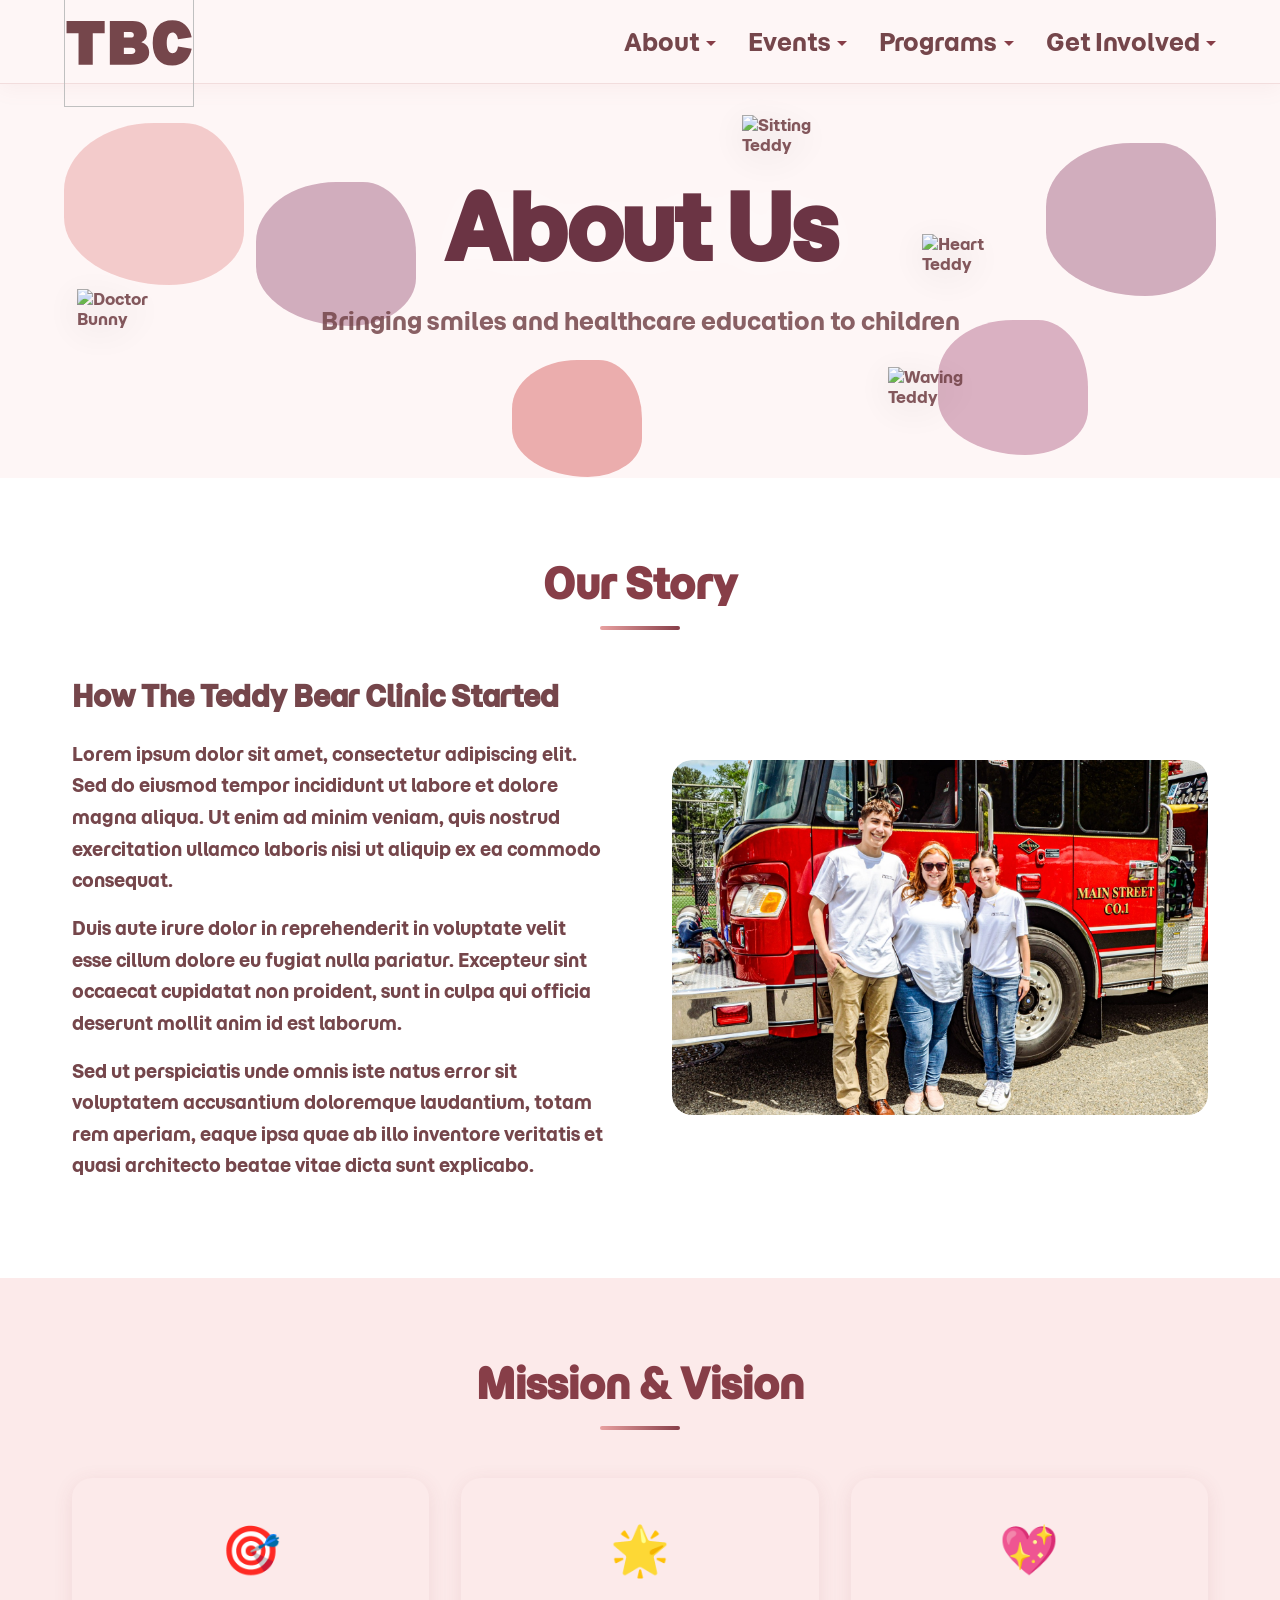
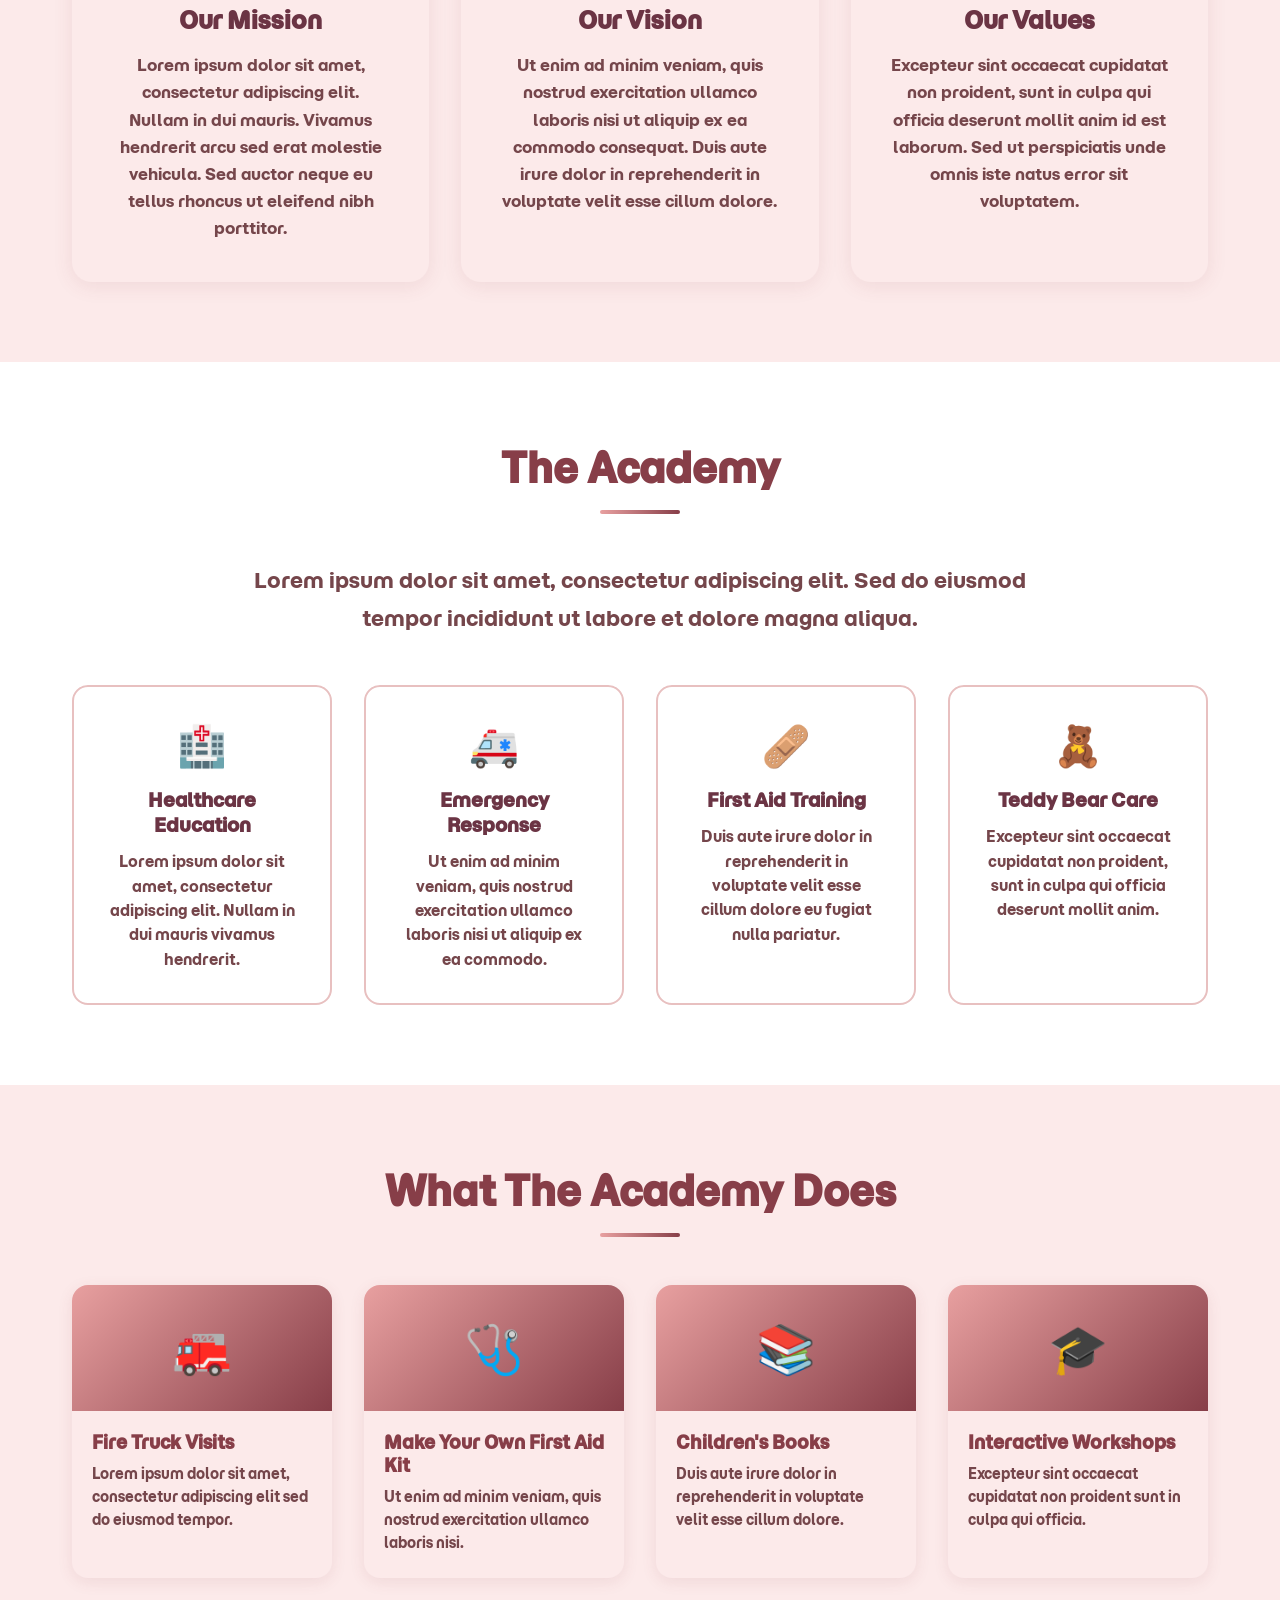
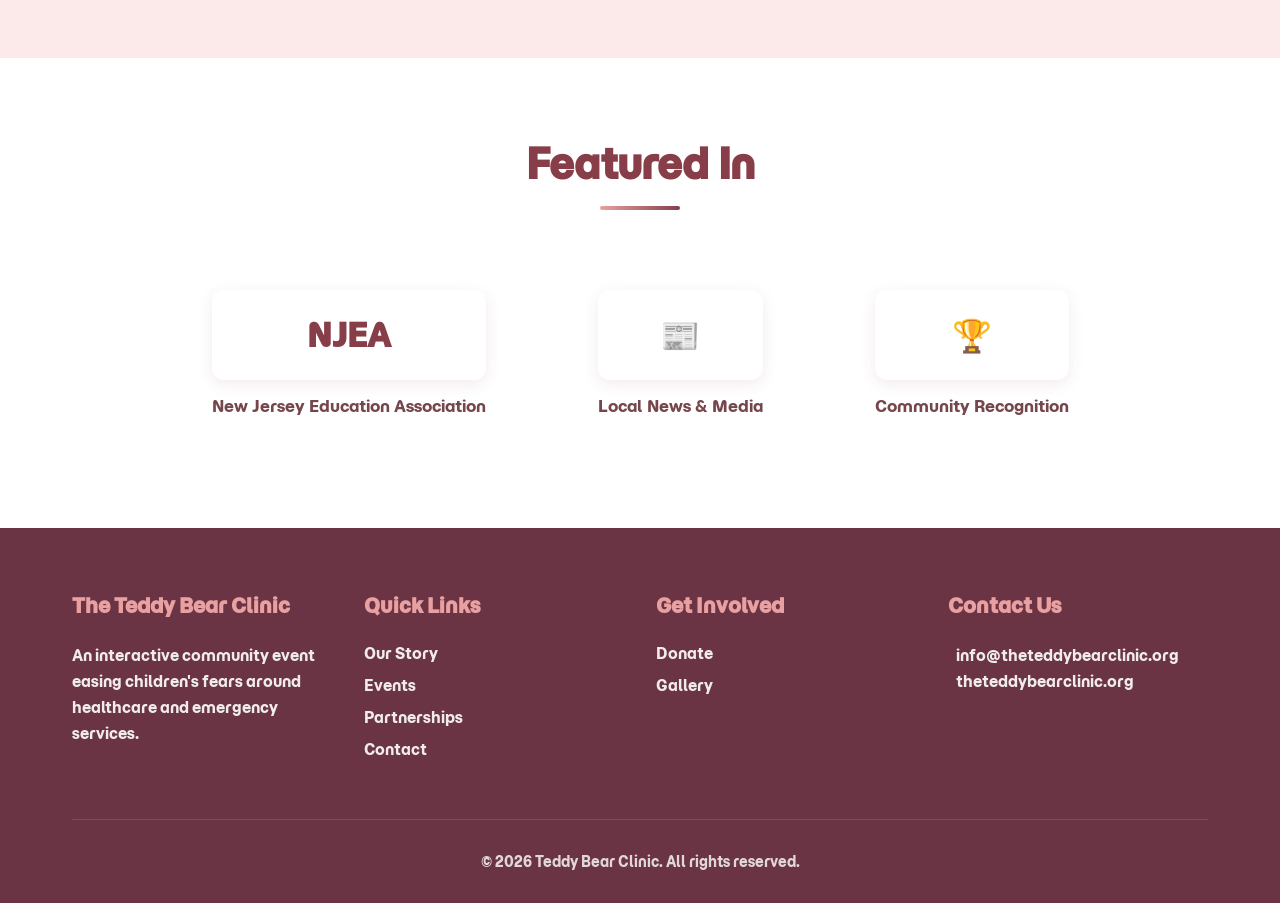
==== commit de700953: "Fix themed navbar logo rendering and timeline alignment" ====
--- a/templates/about.html
+++ b/templates/about.html
@@ -32,7 +32,10 @@
     <!-- Navigation Menu -->
     <nav>
         <a href="index.html" class="logo">
-            <img src="../static/assets/logo.svg" alt="The Teddy Bear Clinic Logo">
+            <svg viewBox="0 0 375 375" role="img" aria-label="The Teddy Bear Clinic Logo">
+                <use href="../static/assets/logo.svg#teddy-bear-clinic-logo"></use>
+            </svg>
+            <img src="../static/assets/logo-bears.svg" alt="" aria-hidden="true">
         </a>
 
         <!-- Hamburger Menu Button -->
--- a/static/css/style.css
+++ b/static/css/style.css
@@ -5,14 +5,15 @@
   --surface: #ffffff;
   --primary: #03045e;
   --secondary: #0077b6;
-  --accent: rgb(23, 155, 182);
+  --accent: #08687d;
   --accent-hover: #48cae4;
   --text: #03045e;
   --text-light: #ffffff;
   --border: #90e0ef;
 }
 
-/* NOTE: Page-specific theme variables have been moved to individual page CSS files */
+/* Page themes pair dark text/controls with pastel surfaces.
+   Check text and hover colors on each surface; pastel buttons use dark labels. */
 
 * {
   margin: 0;
@@ -30,7 +31,30 @@
 }
 
 body {
+  /* Shared components inherit the current page's palette. */
+  --bg: var(--theme-bg, #ade8f4);
+  --primary: var(--theme-dark, #03045e);
+  --secondary: var(--theme-text, #0077b6);
+  --accent: var(--theme-link, var(--theme-primary, #08687d));
+  --accent-hover: var(--theme-light, #48cae4);
+  --text: var(--theme-text, #03045e);
+  --border: var(--theme-border, #90e0ef);
+  --dark: var(--theme-dark, #03045e);
+
   font-family: "Momo Trust Display", sans-serif;
+  color: var(--text);
+}
+
+h1, h2, h3, h4, h5, h6 {
+  color: var(--primary);
+}
+
+a {
+  color: var(--accent);
+}
+
+a:hover {
+  color: var(--primary);
 }
 
 /* Font Awesome Icon Styling */
@@ -53,7 +77,7 @@
 .event-time i,
 .event-location i {
   margin-right: 0.5rem;
-  color: #5c7a5c;
+  color: var(--secondary);
 }
 
 .footer-section p i {
@@ -66,9 +90,9 @@
   padding: 1.5rem 5%;
   min-height: 84px;
   background: var(--theme-surface);
-  border-bottom: 1px solid #90e0ef33;
+  border-bottom: 1px solid color-mix(in srgb, var(--border) 20%, transparent);
   backdrop-filter: blur(15px);
-  box-shadow: 0 4px 20px rgba(0, 180, 216, 0.08);
+  box-shadow: 0 4px 20px color-mix(in srgb, var(--accent) 8%, transparent);
   margin-bottom: 0;
   position: relative;
   z-index: 100;
@@ -83,15 +107,19 @@
   width: 160px;
   flex: 0 0 160px;
   display: block;
-}
-
+  color: var(--text);
+}
+
+/* Keep the themed letters and bear artwork aligned. The bears use an img
+   so Safari resolves the SVG masks and filters inside their own document. */
+.logo svg,
 .logo img {
   position: absolute;
   left: 0;
   top: 50%;
   transform: translateY(-50%);
   height: 130px;
-  width: auto;
+  width: 130px;
   display: block;
 }
 
@@ -131,8 +159,8 @@
   min-width: 200px;
   padding: 0.5rem 0;
   box-shadow:
-    0 8px 32px rgba(0, 180, 216, 0.15),
-    0 4px 16px rgba(3, 4, 94, 0.1);
+    0 8px 32px color-mix(in srgb, var(--accent) 15%, transparent),
+    0 4px 16px color-mix(in srgb, var(--primary) 10%, transparent);
   opacity: 0;
   visibility: hidden;
   transform: translateX(-50%) translateY(-10px);
@@ -158,7 +186,7 @@
 }
 
 .dropdown-menu a:hover {
-  background: linear-gradient(90deg, rgba(173, 232, 244, 0.3) 0%, rgba(72, 202, 228, 0.2) 100%);
+  background: linear-gradient(90deg, color-mix(in srgb, var(--bg) 30%, transparent) 0%, color-mix(in srgb, var(--accent-hover) 20%, transparent) 100%);
   color: var(--accent);
   padding-left: 2rem;
   padding-right: 1rem;
@@ -615,14 +643,14 @@
 .hero .btn {
   background: var(--primary);
   color: var(--text-light);
-  box-shadow: 0 8px 30px rgba(3, 4, 94, 0.25);
+  box-shadow: 0 8px 30px color-mix(in srgb, var(--primary) 25%, transparent);
 }
 
 .hero .btn:hover {
   background: var(--secondary);
   color: var(--text-light);
   transform: translateY(-4px);
-  box-shadow: 0 12px 40px rgba(3, 4, 94, 0.3);
+  box-shadow: 0 12px 40px color-mix(in srgb, var(--primary) 30%, transparent);
 }
 
 .hero .btn-outline {
@@ -633,7 +661,7 @@
 }
 
 .hero .btn-outline:hover {
-  background: rgba(3, 4, 94, 0.1);
+  background: color-mix(in srgb, var(--primary) 10%, transparent);
   border-color: var(--secondary);
   color: var(--secondary);
 }
@@ -663,7 +691,7 @@
   background: var(--theme-surface);
   border-radius: 20px;
   padding: 2rem;
-  box-shadow: 0 8px 32px rgba(0, 180, 216, 0.12);
+  box-shadow: 0 8px 32px color-mix(in srgb, var(--accent) 12%, transparent);
   border: 2px solid var(--theme-primary);
 }
 
@@ -677,7 +705,7 @@
   border-radius: 16px;
   padding: 1.5rem 2rem;
   min-width: 120px;
-  box-shadow: 0 4px 16px rgba(3, 4, 94, 0.2);
+  box-shadow: 0 4px 16px color-mix(in srgb, var(--primary) 20%, transparent);
 }
 
 .event-month {
@@ -744,7 +772,7 @@
   display: block;
   width: 28px;
   height: 3px;
-  background: var(--primary);
+  background: var(--theme-text, var(--text));
   border-radius: 3px;
   position: relative;
   transition: background 0.3s;
@@ -757,7 +785,7 @@
   left: 0;
   width: 28px;
   height: 3px;
-  background: var(--primary);
+  background: var(--theme-text, var(--text));
   border-radius: 3px;
   transition:
     transform 0.3s,
@@ -847,7 +875,7 @@
     flex-direction: column;
     padding: 5rem 1.5rem 2rem;
     gap: 0;
-    box-shadow: -4px 0 30px rgba(3, 4, 94, 0.15);
+    box-shadow: -4px 0 30px color-mix(in srgb, var(--primary) 15%, transparent);
     transition: right 0.35s ease;
     overflow-y: auto;
     z-index: 9999;
@@ -859,7 +887,7 @@
 
   .nav-links li {
     width: 100%;
-    border-bottom: 1px solid var(--border);
+    border-bottom: 1px solid var(--theme-border, var(--border));
     list-style: none;
   }
 
@@ -896,7 +924,7 @@
     padding: 0;
     border: none;
     box-shadow: none;
-    background: rgba(173, 232, 244, 0.4);
+    background: color-mix(in srgb, var(--bg) 40%, transparent);
     border-radius: 8px;
     transition:
       max-height 0.3s ease,
@@ -933,7 +961,9 @@
     flex: 0 0 120px;
   }
 
+  .logo svg,
   .logo img {
+    width: 90px;
     height: 90px;
   }
 
@@ -1081,7 +1111,9 @@
     flex: 0 0 100px;
   }
 
+  .logo svg,
   .logo img {
+    width: 70px;
     height: 70px;
   }
 
@@ -1324,7 +1356,7 @@
   border-radius: 20px;
   padding: 2.5rem;
   text-align: center;
-  box-shadow: 0 4px 20px rgba(0, 180, 216, 0.1);
+  box-shadow: 0 4px 20px color-mix(in srgb, var(--accent) 10%, transparent);
   transition:
     transform 0.3s,
     box-shadow 0.3s;
@@ -1332,7 +1364,7 @@
 
 .mission-card:hover {
   transform: translateY(-8px);
-  box-shadow: 0 12px 40px rgba(0, 180, 216, 0.2);
+  box-shadow: 0 12px 40px color-mix(in srgb, var(--accent) 20%, transparent);
 }
 
 .card-icon {
@@ -1381,7 +1413,7 @@
 }
 
 .feature-item:hover {
-  background: linear-gradient(135deg, rgba(173, 232, 244, 0.3) 0%, rgba(255, 255, 255, 1) 100%);
+  background: linear-gradient(135deg, color-mix(in srgb, var(--bg) 30%, transparent) 0%, rgba(255, 255, 255, 1) 100%);
 }
 
 .feature-icon {
@@ -1412,7 +1444,7 @@
   background: var(--bg);
   border-radius: 16px;
   overflow: hidden;
-  box-shadow: 0 4px 15px rgba(0, 180, 216, 0.1);
+  box-shadow: 0 4px 15px color-mix(in srgb, var(--accent) 10%, transparent);
   transition: transform 0.3s;
 }
 
@@ -1548,7 +1580,7 @@
   padding: 1.5rem 2.5rem;
   border-radius: 12px;
   margin-bottom: 1rem;
-  box-shadow: 0 4px 15px rgba(0, 180, 216, 0.1);
+  box-shadow: 0 4px 15px color-mix(in srgb, var(--accent) 10%, transparent);
 }
 
 .publication-item p {
@@ -1715,14 +1747,14 @@
   background: var(--surface);
   border-radius: 20px;
   overflow: hidden;
-  box-shadow: 0 4px 20px rgba(0, 180, 216, 0.1);
+  box-shadow: 0 4px 20px color-mix(in srgb, var(--accent) 10%, transparent);
   border: 2px solid var(--theme-surface);
   transition: all 0.3s;
 }
 
 .team-card:hover {
   transform: translateY(-8px);
-  box-shadow: 0 12px 40px rgba(0, 180, 216, 0.2);
+  box-shadow: 0 12px 40px color-mix(in srgb, var(--accent) 20%, transparent);
 }
 
 .team-image {
@@ -1799,14 +1831,14 @@
 }
 
 .stat-item {
-  background: linear-gradient(135deg, var(--surface) 0%, rgba(173, 232, 244, 0.3) 100%);
+  background: linear-gradient(135deg, var(--surface) 0%, color-mix(in srgb, var(--bg) 30%, transparent) 100%);
   border-radius: 16px;
   padding: 1.25rem 1.5rem;
   text-align: center;
   border: 2px solid var(--border);
   flex: 0 0 auto;
   min-width: 150px;
-  box-shadow: 0 4px 20px rgba(0, 180, 216, 0.12);
+  box-shadow: 0 4px 20px color-mix(in srgb, var(--accent) 12%, transparent);
   transition: all 0.3s ease;
   position: relative;
   overflow: hidden;
@@ -1824,7 +1856,7 @@
 
 .stat-item:hover {
   transform: translateY(-5px);
-  box-shadow: 0 8px 30px rgba(0, 180, 216, 0.2);
+  box-shadow: 0 8px 30px color-mix(in srgb, var(--accent) 20%, transparent);
   border-color: var(--accent);
 }
 
@@ -1902,7 +1934,7 @@
   text-align: center;
   max-width: 800px;
   margin: 0 auto;
-  box-shadow: 0 8px 32px rgba(0, 180, 216, 0.12);
+  box-shadow: 0 8px 32px color-mix(in srgb, var(--accent) 12%, transparent);
   border: 2px solid var(--border);
 }
 
@@ -1934,6 +1966,13 @@
   flex: 0 0 350px;
 }
 
+img.mission-vision-image {
+  display: block;
+  width: 350px;
+  max-width: 100%;
+  height: auto;
+}
+
 .mission-vision-image .image-placeholder {
   min-height: 280px;
   border-radius: 20px;
@@ -1946,6 +1985,10 @@
   height: 100%;
   min-height: 280px;
   object-fit: cover;
+}
+
+.mission-vision-image .image-placeholder img,
+img.mission-vision-image {
   border-radius: 20px;
 }
 
@@ -1954,7 +1997,7 @@
   background: var(--surface);
   border-radius: 20px;
   padding: 2.5rem;
-  box-shadow: 0 8px 32px rgba(0, 180, 216, 0.12);
+  box-shadow: 0 8px 32px color-mix(in srgb, var(--accent) 12%, transparent);
   border: 2px solid var(--theme-primary);
 }
 
@@ -1980,7 +2023,7 @@
 
 .value-card:hover {
   border-color: var(--theme-hover);
-  box-shadow: 0 8px 30px rgba(0, 180, 216, 0.15);
+  box-shadow: 0 8px 30px color-mix(in srgb, var(--accent) 15%, transparent);
 }
 
 .value-card .card-icon {
@@ -2364,5 +2407,5 @@
   margin: 1.75rem auto 0;
   font-style: italic;
   font-weight: 600;
-  opacity: 0.8;
-}
+  color: var(--text);
+}
--- a/static/css/about.css
+++ b/static/css/about.css
@@ -0,0 +1,196 @@
+/* About Page Specific Styles */
+
+/* Theme variables */
+.page-about {
+  --theme-primary: #873e48;
+  --theme-hover: #753441;
+  --theme-light: #e8a0a0;
+  --theme-text: #75464b;
+  --theme-dark: #6b3444;
+  --theme-bg: #fef6f6;
+  --theme-bg-hero: #fef6f6;
+  --theme-surface: #fceaea;
+  --theme-border: #e8c0c0;
+}
+
+/* Hero palette */
+.hero-palette-about {
+  background: var(--theme-bg-hero, #fef6f6);
+}
+.hero-palette-about .blob-1,
+.hero-palette-about .blob-5 {
+  --blob-color: #f2c4c4;
+}
+.hero-palette-about .blob-2,
+.hero-palette-about .blob-6 {
+  --blob-color: #e8a0a0;
+}
+.hero-palette-about .blob-3,
+.hero-palette-about .blob-7 {
+  --blob-color: #d4a5b9;
+}
+.hero-palette-about .blob-4,
+.hero-palette-about .blob-8,
+.hero-palette-about .blob-9 {
+  --blob-color: #c9a0b3;
+}
+
+/* Navigation styles */
+.page-about nav {
+  background: var(--theme-bg-hero);
+  border-bottom-color: rgba(196, 122, 122, 0.2);
+  box-shadow: 0 4px 20px rgba(196, 122, 122, 0.08);
+}
+.page-about .nav-links li > a {
+  color: var(--theme-text);
+}
+.page-about .nav-links li > a:hover {
+  color: var(--theme-primary);
+}
+.page-about .dropdown-menu {
+  background: var(--theme-bg-hero);
+  border-color: var(--theme-primary);
+}
+.page-about .dropdown-menu a {
+  color: var(--theme-text);
+}
+.page-about .dropdown-menu a:hover {
+  background: linear-gradient(90deg, rgba(196, 122, 122, 0.15), rgba(232, 160, 160, 0.25));
+  color: var(--theme-primary);
+}
+.page-about .dropdown > a::after {
+  border-top-color: var(--theme-primary);
+}
+.page-about .btns .btn {
+  background: var(--theme-primary);
+  color: #ffffff;
+}
+.page-about .btns .btn:hover {
+  background: var(--theme-hover);
+}
+
+/* Hero adjustments */
+.page-about .hero h1 {
+  color: var(--theme-dark);
+}
+.page-about .hero-subtitle {
+  color: var(--theme-text);
+}
+
+/* Section styling */
+.page-about .section-title {
+  color: var(--theme-primary);
+}
+.page-about .section-title::after {
+  background: linear-gradient(90deg, var(--theme-light), var(--theme-primary));
+}
+
+/* Button styles */
+.page-about .btn {
+  background: var(--theme-primary);
+  color: #ffffff;
+}
+.page-about .btn:hover {
+  background: var(--theme-hover);
+}
+.page-about .btn-outline {
+  background: transparent;
+  color: var(--theme-primary);
+  border: 2px solid var(--theme-primary);
+}
+.page-about .btn-outline:hover {
+  background: rgba(196, 122, 122, 0.1);
+  color: var(--theme-dark);
+}
+
+/* Alt background */
+.page-about .alt-bg {
+  background: var(--theme-surface);
+}
+
+/* Component styles */
+.page-about .contact-info {
+  background: #ffffff;
+  border-color: var(--theme-primary);
+}
+.page-about .contact-text h4 {
+  color: var(--theme-primary);
+}
+.page-about .contact-text p {
+  color: var(--theme-text);
+}
+.page-about .social-links {
+  border-top-color: var(--theme-border);
+}
+.page-about .social-links h4 {
+  color: var(--theme-primary);
+}
+.page-about .social-icon {
+  background: linear-gradient(135deg, var(--theme-light) 0%, var(--theme-primary) 100%);
+  border-color: var(--theme-primary);
+}
+.page-about .social-icon:hover {
+  background: linear-gradient(135deg, var(--theme-hover) 0%, var(--theme-dark) 100%);
+  border-color: var(--theme-dark);
+}
+.page-about .contact-form-container {
+  background: #ffffff;
+  border-color: var(--theme-primary);
+}
+.page-about .lead-text {
+  color: var(--theme-text);
+}
+.page-about .pub-logo {
+  color: var(--theme-primary);
+  background: #ffffff;
+}
+.page-about .publication-item p {
+  color: var(--theme-text);
+}
+.page-about .activity-card {
+  background: var(--theme-surface);
+}
+.page-about .activity-image {
+  background: linear-gradient(135deg, var(--theme-light) 0%, var(--theme-primary) 100%);
+}
+.page-about .activity-card h4 {
+  color: var(--theme-primary);
+}
+.page-about .activity-card p {
+  color: var(--theme-text);
+}
+.page-about .team-info h3 {
+  color: var(--theme-dark);
+}
+.page-about .team-role {
+  color: var(--theme-primary);
+}
+.page-about .team-bio {
+  color: var(--theme-text);
+}
+.page-about .founder-text h3 {
+  color: var(--theme-primary);
+}
+.page-about .founder-text p {
+  color: var(--theme-text);
+}
+.page-about .founder-signature {
+  color: var(--theme-dark);
+}
+
+/* Footer styles */
+.page-about .site-footer {
+  background: var(--theme-dark);
+}
+.page-about .footer-section h4 {
+  color: var(--theme-light);
+}
+.page-about .footer-section p i {
+  color: var(--theme-light);
+}
+.page-about .footer-section ul a:hover {
+  color: var(--theme-light);
+}
+.page-about .footer-bottom {
+  border-top-color: rgba(232, 160, 160, 0.2);
+}
